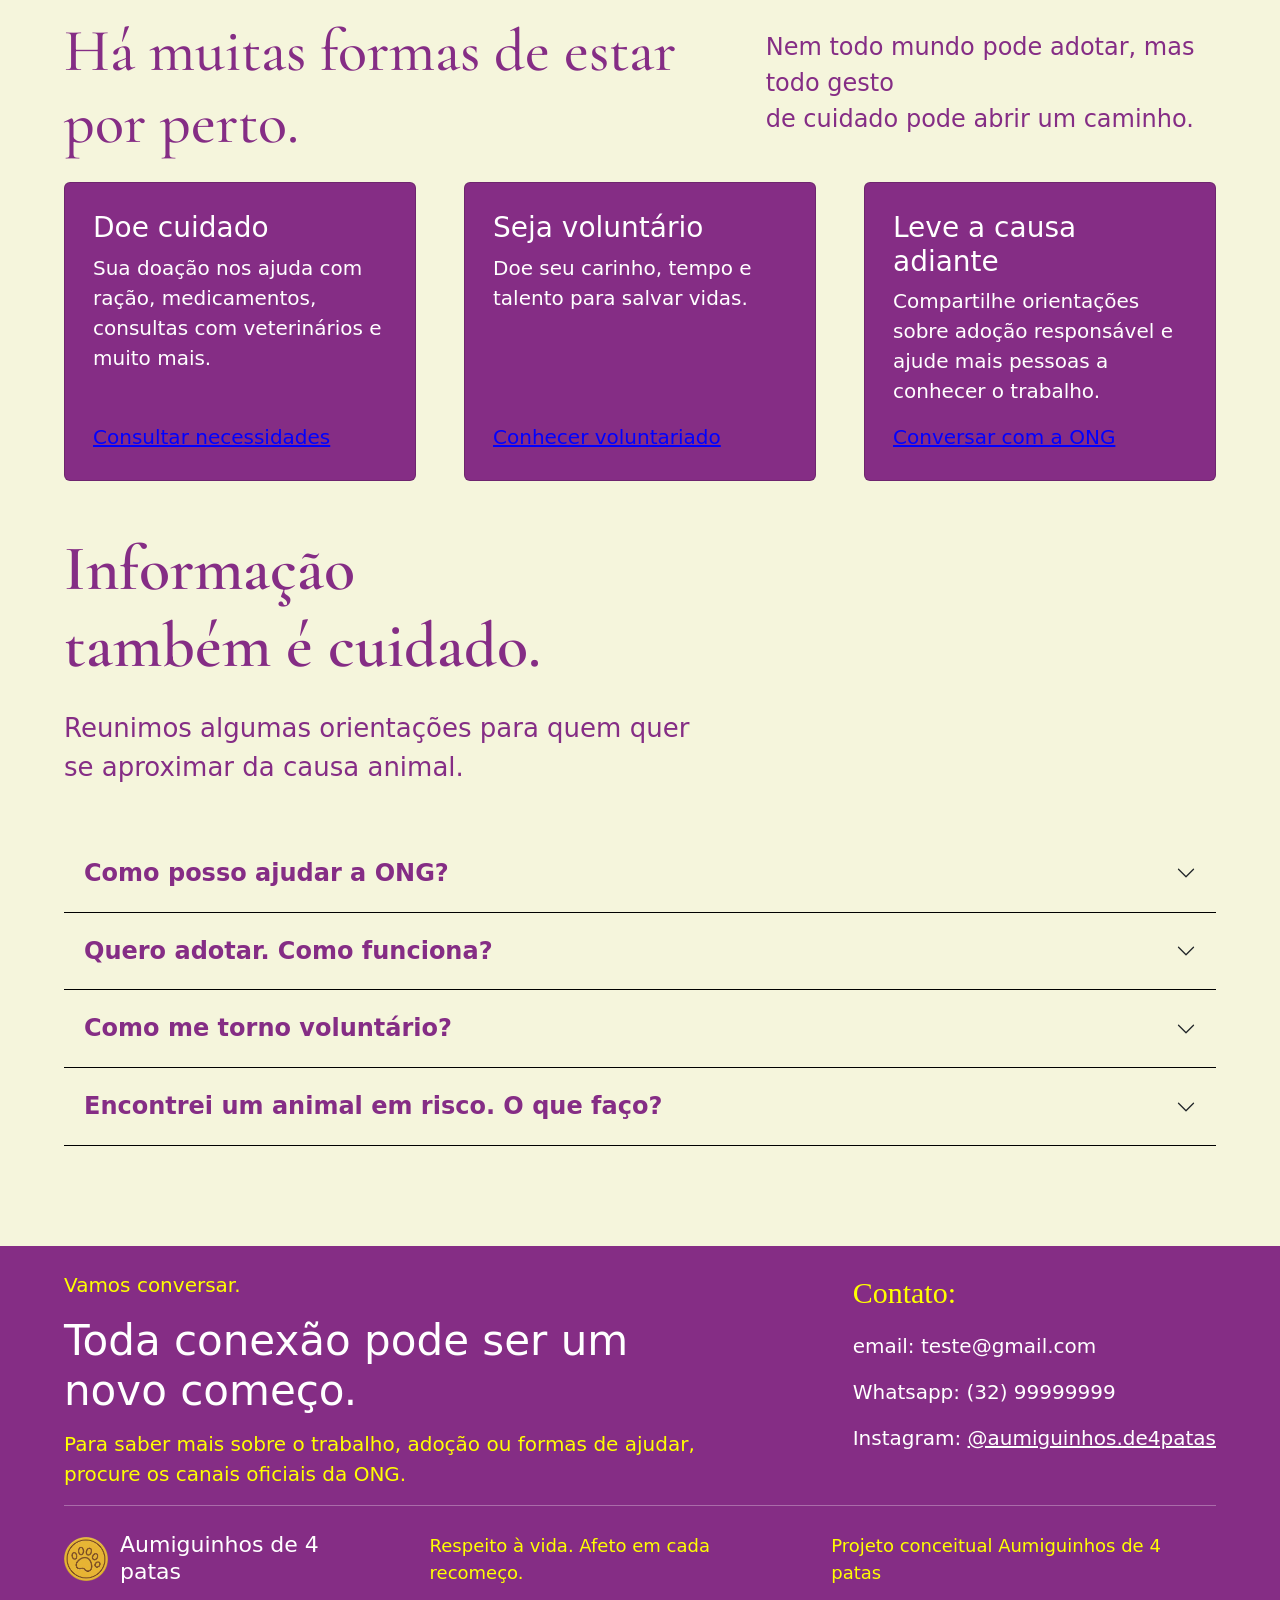
==== index.html @ 1b8274b5 "Adiciona a parte do Davi na landing page da ONG" ====
<!DOCTYPE html>
<html lang="en">
<head>
    <meta charset="UTF-8">
    <meta name="viewport" content="width=device-width, initial-scale=1.0">
    <link href="https://cdn.jsdelivr.net/npm/bootstrap@5.3.8/dist/css/bootstrap.min.css" rel="stylesheet" integrity="sha384-sRIl4kxILFvY47J16cr9ZwB07vP4J8+LH7qKQnuqkuIAvNWLzeN8tE5YBujZqJLB" crossorigin="anonymous">
    <link rel="stylesheet" href="style.css">
    <link href="https://fonts.googleapis.com/css2?family=Cormorant+Garamond:wght@400;500;600&display=swap" rel="stylesheet"><!--link para a fonte dos titulos-->
    <title>Aumiguinhos</title>
</head>
<body>
 
<section id="davi">
 
<!-- ========== CARDS ========== -->
<section class="cartoes">
 
<div class="cartoes_descricao">
<h1 class="cartoes_titulo"> Há muitas formas de estar por perto. </h1>
<p class="cartoes_subtitulo">Nem todo mundo pode adotar, mas todo gesto<br>de cuidado pode abrir um caminho.</p>
</div>
 
<div class="container">
 
<div class="row g-5">
 
<div class="col-4">
 
<div class="card h-100"><!--h-100 pra ficar na mesma altura-->
  <div class="card-body">
    <h5 class="card-title cartoes_card_titulo">Doe cuidado</h5>
    <p class="card-text">Sua doação nos ajuda com ração, medicamentos, consultas com veterinários e muito mais.</p>
    <a href="#" class="card-link">Consultar necessidades</a>
 
  </div>
</div>
</div> <!--col-4-->
 
<div class="col-4">
<div class="card h-100">
  <div class="card-body">
    <h5 class="card-title cartoes_card_titulo">Seja voluntário</h5>
    <p class="card-text">Doe seu carinho, tempo e talento para salvar vidas.</p>
    <a href="#" class="card-link">Conhecer voluntariado</a>
 
  </div>
</div>
</div> <!--col-4-->
 
<div class="col-4">
<div class="card h-100">
  <div class="card-body">
    <h5 class="card-title cartoes_card_titulo">Leve a causa adiante</h5>
    <p class="card-text">Compartilhe orientações sobre adoção responsável e ajude mais pessoas a conhecer o trabalho.</p>
 
    <a href="#" class="card-link">Conversar com a ONG</a>
  </div>
</div>
</div> <!--col-4-->
 
</div> <!--row-->
 
</div><!--container-->
</section>
 
<!-- ========== DÚVIDAS (SANFONA) ========== -->
<section class="duvidas"> <!--Parte sobre possíveis dúvidas-->
 
<h1 class="duvidas_titulo"> Informação<br> também é cuidado. </h1>
 
<p class="duvidas_subtitulo"> Reunimos algumas orientações para quem quer<br> se aproximar da causa animal. </p>
 
<section class="duvidas_sanfona"><!--sanfona de duvidas-->
 
  <!--Pergunta 1-->
 <div class="accordion accordion-flush" id="accordionFlushExample">
  <div class="accordion-item">
    <h2 class="accordion-header">
      <button class="accordion-button collapsed" type="button" data-bs-toggle="collapse" data-bs-target="#flush-collapseOne" aria-expanded="false" aria-controls="flush-collapseOne">
        Como posso ajudar a ONG?
      </button>
    </h2>
    <div id="flush-collapseOne" class="accordion-collapse collapse" data-bs-parent="#accordionFlushExample">
      <div class="accordion-body">Existem várias formas de ajudar! Você pode fazer doações, ser voluntário ou compartilhar nosso trabalho. Toda ajuda faz diferença na vida dos animais!</div>
    </div>
  </div>
   <!--Pergunta 2-->
  <div class="accordion-item">
    <h2 class="accordion-header">
      <button class="accordion-button collapsed" type="button" data-bs-toggle="collapse" data-bs-target="#flush-collapseTwo" aria-expanded="false" aria-controls="flush-collapseTwo">
      Quero adotar. Como funciona?
      </button>
    </h2>
    <div id="flush-collapseTwo" class="accordion-collapse collapse" data-bs-parent="#accordionFlushExample">
      <div class="accordion-body"> Que alegria saber que você quer dar um novo lar a um animal! Entre em contato com nossa equipe para conhecer o processo e encontrar um companheiro que combine com sua rotina.</div>
    </div>
  </div>
   <!--Pergunta 3-->
  <div class="accordion-item">
    <h2 class="accordion-header">
      <button class="accordion-button collapsed" type="button" data-bs-toggle="collapse" data-bs-target="#flush-collapseThree" aria-expanded="false" aria-controls="flush-collapseThree">
        Como me torno voluntário?
      </button>
    </h2>
    <div id="flush-collapseThree" class="accordion-collapse collapse" data-bs-parent="#accordionFlushExample">
      <div class="accordion-body">Que bom que você quer fazer parte dessa missão! Entre em contato pelo WhatsApp e conte um pouquinho sobre sua disponibilidade. Vamos encontrar juntos uma forma de você ajudar!
</div>
    </div>
    </div>
     <!--Pergunta 4-->
    <div class="accordion-item">
    <h2 class="accordion-header">
      <button class="accordion-button collapsed" type="button" data-bs-toggle="collapse" data-bs-target="#flush-collapseFour" aria-expanded="false" aria-controls="flush-collapseFour">
       Encontrei um animal em risco. O que faço?
      </button>
    </h2>
    <div id="flush-collapseFour" class="accordion-collapse collapse" data-bs-parent="#accordionFlushExample">
      <div class="accordion-body">  Primeiro, procure garantir a segurança do animal e a sua. Se possível, busque ajuda de um veterinário ou do serviço de proteção animal da sua cidade. Você também pode entrar em contato com a gente. Faremos o possível para orientar e ajudar!
      </div>
    </div>
  </div>
  </div>
 
</section>
</section>
 
<!-- ========== RODAPÉ ========== -->
<footer id="contato" class="rodape"> <!-- Rodapé (caixinha roxa) -->
 
    <div class="rodape_texto"> <!-- Parte esquerda do rodapé -->
        <p class="rodape_acima_titulo"> Vamos conversar.</p>
        <h1 class="rodape_titulo">Toda conexão pode ser um<br> novo começo.</h1>
        <p class="rodape_subtitulo">Para saber mais sobre o trabalho, adoção ou formas de ajudar,<br>procure os canais oficiais da ONG.</p>
    </div>
 
    <div class="rodape_canais"> <!-- Parte direita do rodapé -->
        <p class="rodape_contato_titulo">Contato: </p>
        <p> email: teste@gmail.com </p>
        <p> Whatsapp: (32) 99999999</p>
        <p> Instagram: <a href = https://www.instagram.com/aumiguinhos.de4patas/ target="_blank" rel="noopener noreferrer">@aumiguinhos.de4patas</a></p>
    </div>
 
    <div class="rodape_base"> <!-- Parte de baixo do rodapé -->
        <img class="rodape_logo" src="moeda_sem_fundo_recortada.png" alt="Logo Aumiguinhos de 4 patas">
        <h2 class="rodape_nome_ong">Aumiguinhos de 4 patas</h2>
        <p class="rodape_frase">Respeito à vida. Afeto em cada recomeço.</p>
        <p class="rodape_frase">Projeto conceitual  Aumiguinhos de 4 patas</p>
    </div>
 
</footer>
 
</section>
 
<script src="https://cdn.jsdelivr.net/npm/bootstrap@5.3.8/dist/js/bootstrap.bundle.min.js" integrity="sha384-FKyoEForCGlyvwx9Hj09JcYn3nv7wiPVlz7YYwJrWVcXK/BmnVDxM+D2scQbITxI" crossorigin="anonymous"></script>
</body>
</html>
---- style.css ----
/* ========== (Davi) ========== */
#davi{
    background-color: beige;
}
 
 
/* ========== CARDS ========== */
.cartoes{
    background-color: beige;
}
 
.cartoes .container{
    max-width: none;
    padding-left: 5%;
    padding-right: 5%;
}
 
.cartoes .card{
    background-color: rgb(133, 45, 133);
}
 
.cartoes_titulo{
    font-family: 'Cormorant Garamond', serif;
    color: rgb(133, 45, 133);
    font-size: 60px;
}
 
.cartoes_subtitulo{
    color: rgb(133, 45, 133);
    font-size: 24px;
}
 
.cartoes_descricao{
    display: flex;
    align-items: center;
    justify-content: space-between;
    gap: 15px;
    padding: 15px 5%;
}
 
.cartoes_card_titulo{
    color: white;
    font-size: 28px;
}
 
.cartoes .card-text{
    color: white;
    font-size: 20px;
}
 
.cartoes .card-body{
    display: flex;
    flex-direction: column;
    padding: 28px;
}
 
.cartoes .card-link{
    margin-top: auto;
    color: blue;
    font-size: 20px;
}
 
 
/* ========== DÚVIDAS (SANFONA) ========== */
.duvidas{
    background-color: beige;
    padding-left: 5%;
    padding-right: 5%;
    margin-top: 50px;
}
 
.duvidas_titulo{
    color: rgb(133, 45, 133);
    font-family: 'Cormorant Garamond', serif;
    font-weight: 600;
    font-size: 64px;
    margin-bottom: 24px;
}
 
.duvidas_subtitulo{
    color: rgb(133, 45, 133);
    font-size: 26px;
    font-weight: 500;
    margin-bottom: 48px;
}
 
/* Botão da pergunta fechado */
.accordion-button.collapsed {
    background-color: beige;
    color: rgb(133, 45, 133);
    font-weight: bold;
}
 
/* Botão da pergunta aberto */
.accordion-button:not(.collapsed) {
    background-color: beige;
    color: rgb(133, 45, 133);
    font-weight: bold;
}
 
/* resposta */
.accordion-body {
    background-color: beige;
    color: rgb(133, 45, 133);
    font-size: 22px;
}
 
/* linha separatória das perguntas */
.accordion-item {
    border-color: black;
}
 
/* tamanho da pergunta */
.duvidas_sanfona .accordion-button {
    font-size: 24px;
    padding: 1.5rem 1.25rem;
}
 
/* colocar um risco no ultimo retangulo da sanfona */
.duvidas_sanfona .accordion-flush > .accordion-item:last-child {
    border-bottom: 1px solid #000;
}
 
 
/* ========== RODAPÉ ========== */
 
/* rodapé (caixa roxa) */
.rodape{
    background-color:rgb(133, 45, 133);
    margin-top: 100px;
    padding: 24px max(5%, calc((100% - 1200px) / 2));
 
    display: flex;
    flex-wrap: wrap;
    justify-content: space-between;
    column-gap: 40px;
}
 
/* parte esquerda do rodapé */
.rodape_acima_titulo{
    color: yellow;
    font-size: 20px;
}
 
.rodape_titulo{
    color: white;
    font-size: 42px;
    margin-top: 0px;
    margin-bottom: 12px;
}
 
.rodape_subtitulo{
    color: yellow;
    font-size: 20px;
}
 
/* parte direita do rodapé */
.rodape_contato_titulo{
    color: yellow;
    font-family: 'Lucida Sans', 'Lucida Sans Regular', 'Lucida Grande';
    font-size: 30px;
}
 
.rodape_canais{
    color: white;
    font-size: 20px;
}
 
/* link do instagram */
.rodape_canais a{
    color: white;
}
 
.rodape_canais a:visited{
    color: yellow;
}
 
.rodape_canais a:hover{
    color: yellow;
}
 
/* parte de baixo do rodapé */
.rodape_base{
    width: 100%;
    display: flex;
    align-items: center;
    gap: 12px;
    padding-top: 16px;
    border-top: 1px solid rgba(255, 255, 255, 0.3);
}
 
.rodape_logo{
    width: 44px;
    height: 44px;
}
 
.rodape_nome_ong{
    margin: 0 28px 0 0;
    font-size: 22px;
    color: white;
}
 
.rodape_frase{
    margin: 0;
    font-size: 18px;
    font-weight: 500;
    color: yellow;
    padding: 10px;
}
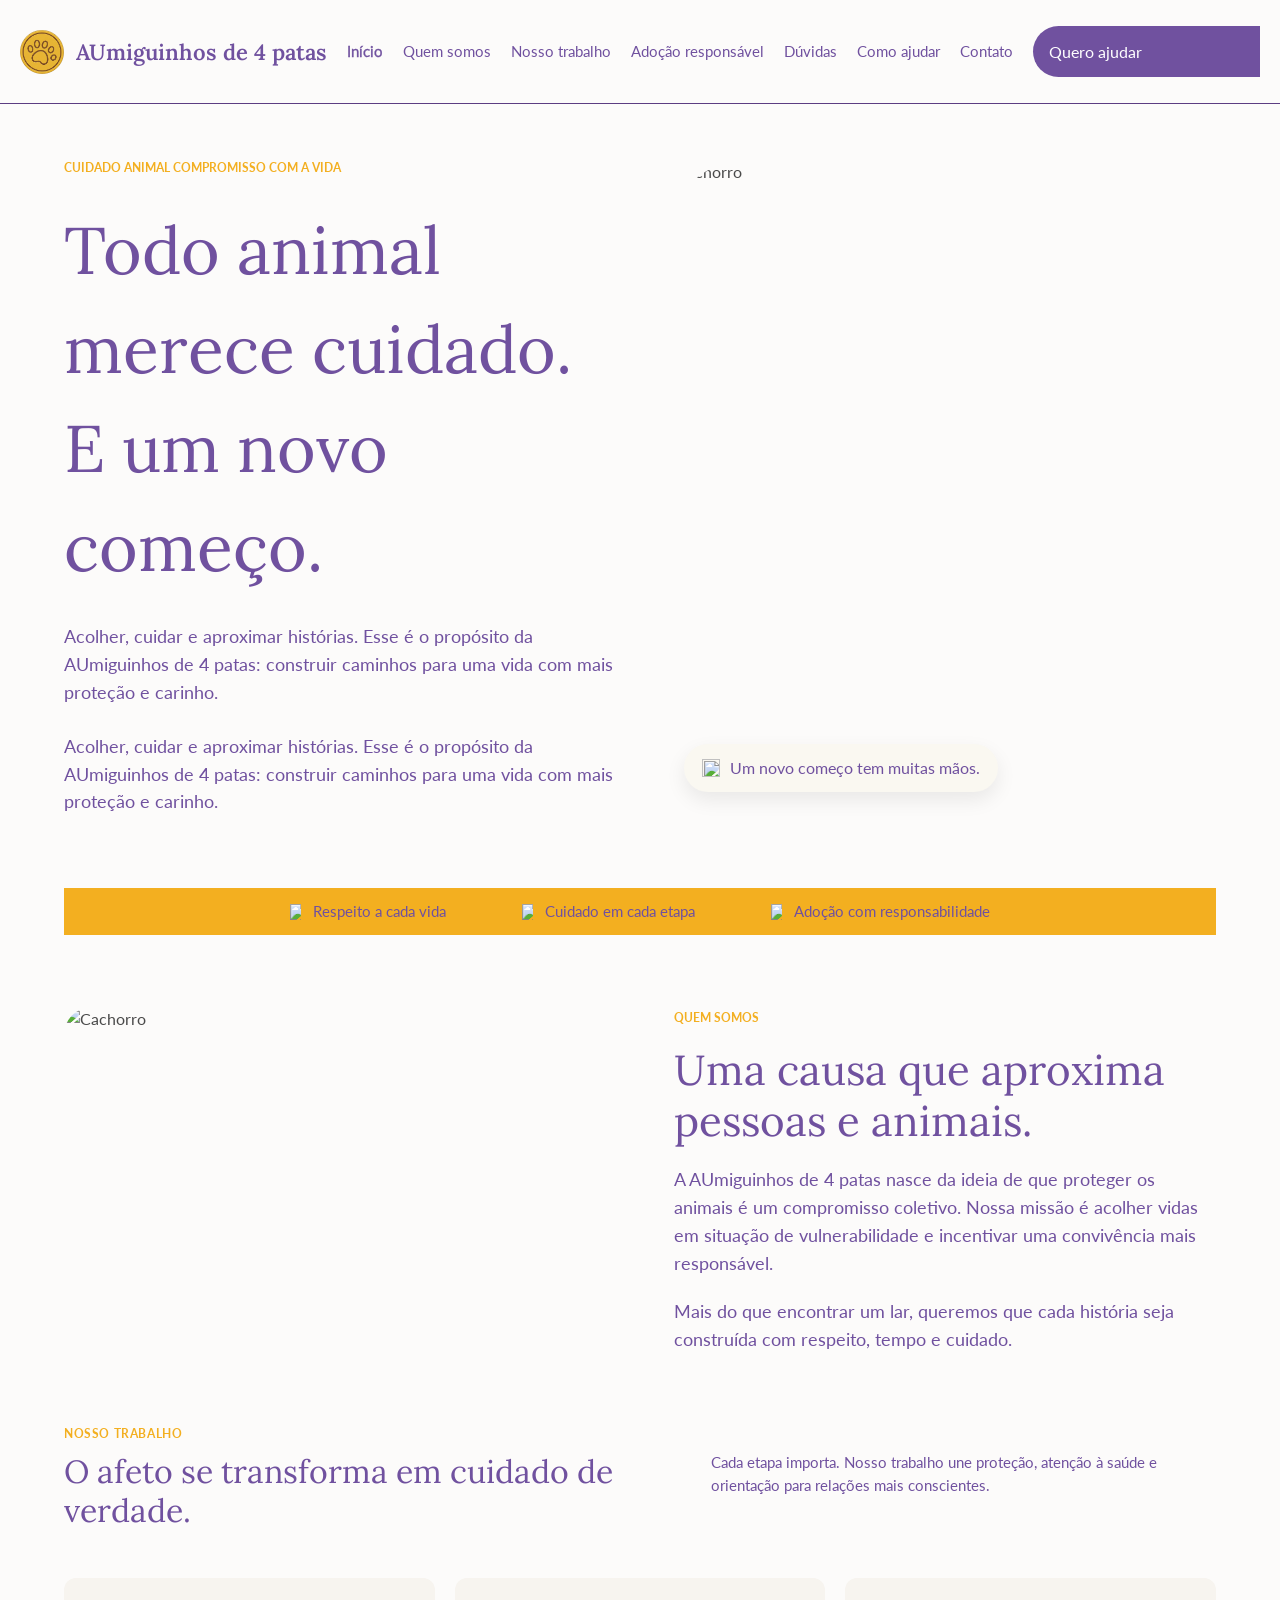
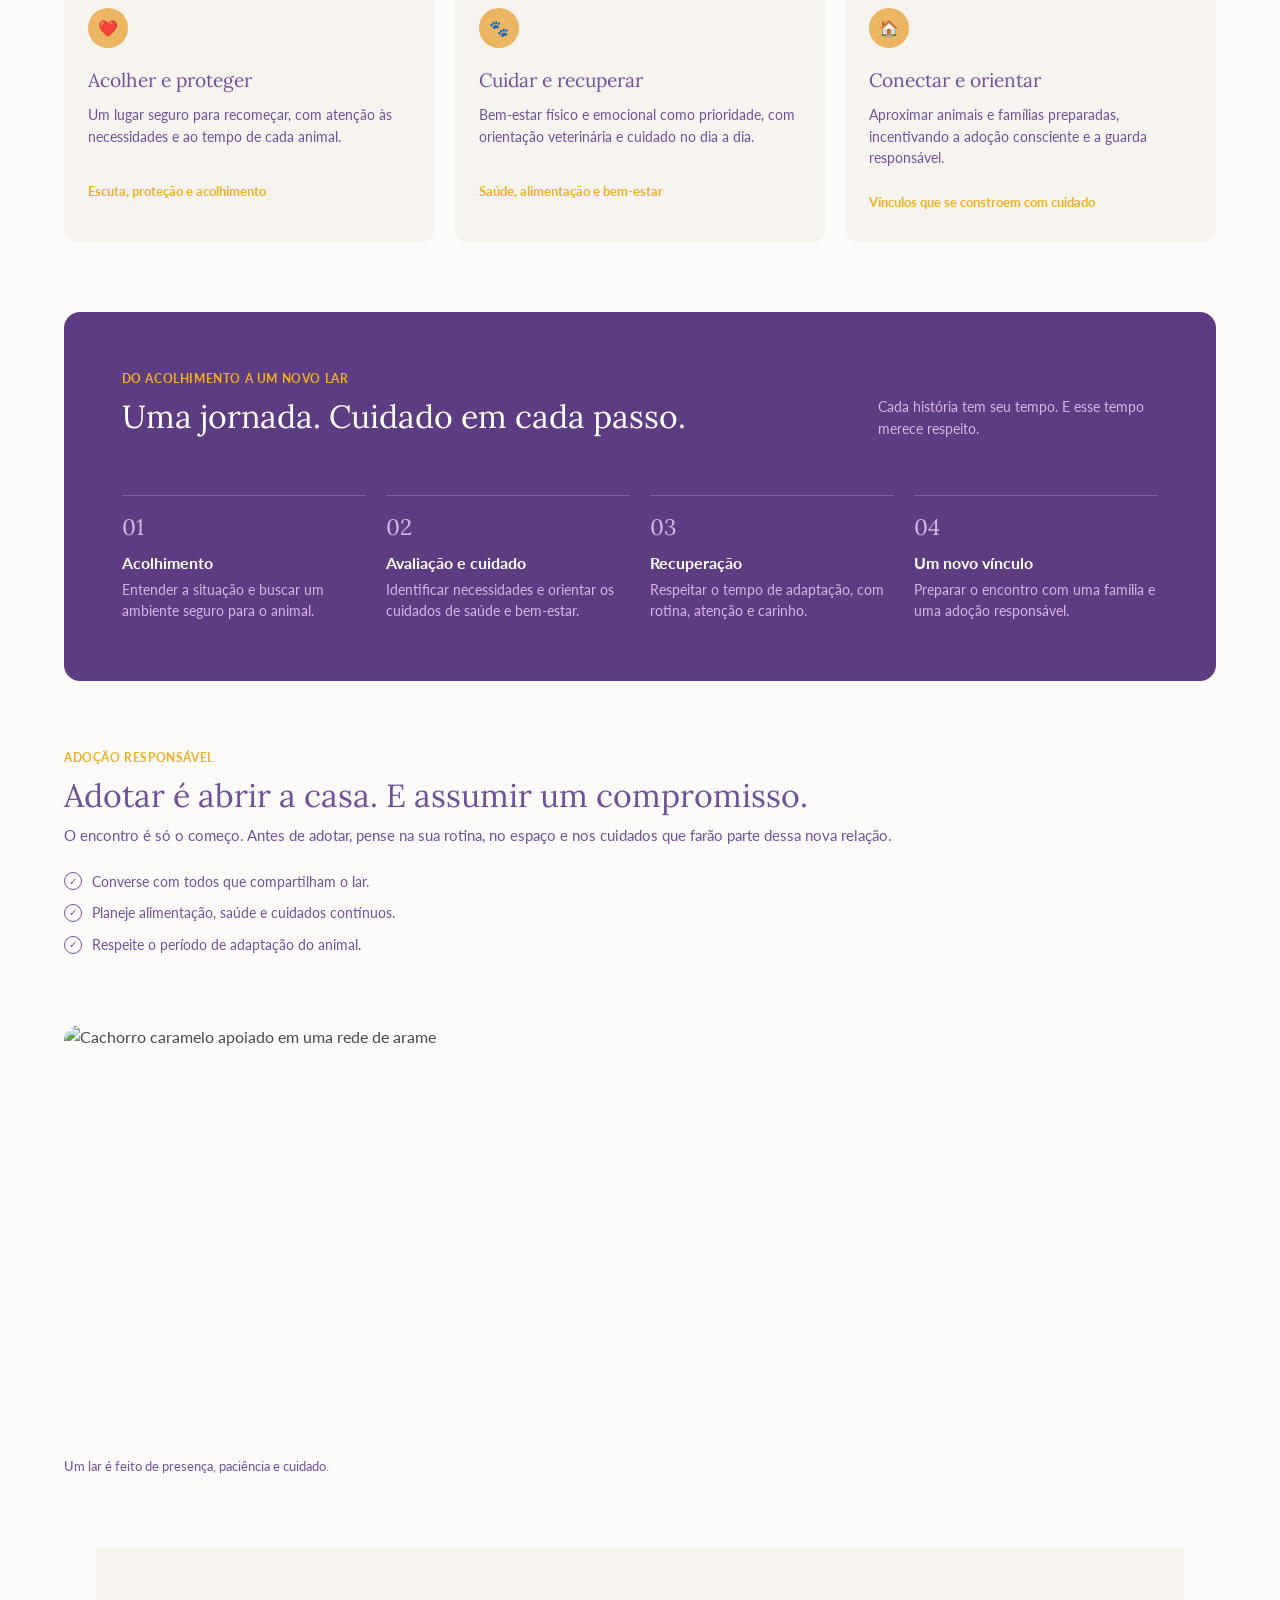
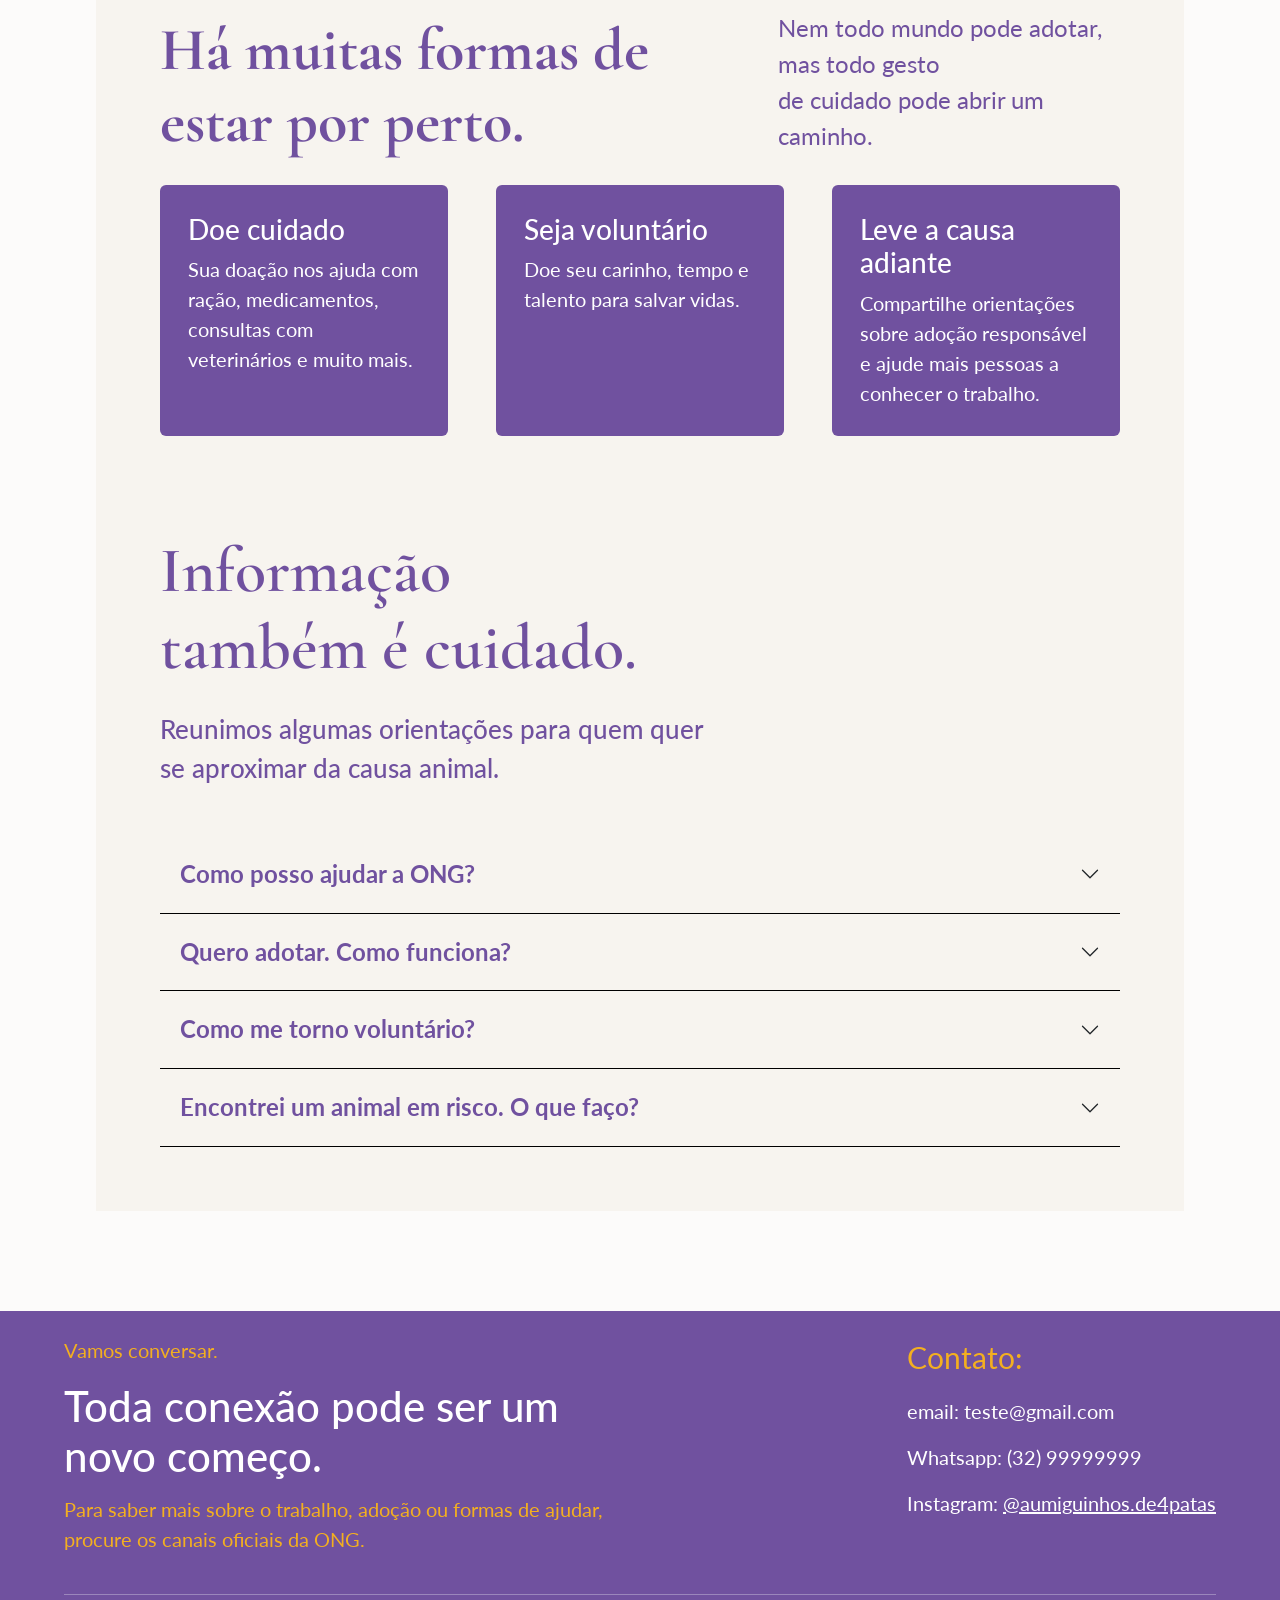
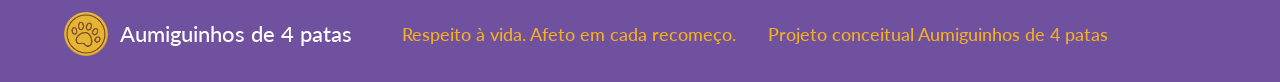
==== commit 8b5b1e74: "Add files via upload" ====
--- a/index.html
+++ b/index.html
@@ -1,157 +1,368 @@
-
-<!DOCTYPE html>
-<html lang="en">
-<head>
-    <meta charset="UTF-8">
-    <meta name="viewport" content="width=device-width, initial-scale=1.0">
-    <link href="https://cdn.jsdelivr.net/npm/bootstrap@5.3.8/dist/css/bootstrap.min.css" rel="stylesheet" integrity="sha384-sRIl4kxILFvY47J16cr9ZwB07vP4J8+LH7qKQnuqkuIAvNWLzeN8tE5YBujZqJLB" crossorigin="anonymous">
-    <link rel="stylesheet" href="style.css">
-    <link href="https://fonts.googleapis.com/css2?family=Cormorant+Garamond:wght@400;500;600&display=swap" rel="stylesheet"><!--link para a fonte dos titulos-->
-    <title>Aumiguinhos</title>
-</head>
-<body>
- 
-<section id="davi">
- 
-<!-- ========== CARDS ========== -->
-<section class="cartoes">
- 
-<div class="cartoes_descricao">
-<h1 class="cartoes_titulo"> Há muitas formas de estar por perto. </h1>
-<p class="cartoes_subtitulo">Nem todo mundo pode adotar, mas todo gesto<br>de cuidado pode abrir um caminho.</p>
-</div>
- 
-<div class="container">
- 
-<div class="row g-5">
- 
-<div class="col-4">
- 
-<div class="card h-100"><!--h-100 pra ficar na mesma altura-->
-  <div class="card-body">
-    <h5 class="card-title cartoes_card_titulo">Doe cuidado</h5>
-    <p class="card-text">Sua doação nos ajuda com ração, medicamentos, consultas com veterinários e muito mais.</p>
-    <a href="#" class="card-link">Consultar necessidades</a>
- 
-  </div>
-</div>
-</div> <!--col-4-->
- 
-<div class="col-4">
-<div class="card h-100">
-  <div class="card-body">
-    <h5 class="card-title cartoes_card_titulo">Seja voluntário</h5>
-    <p class="card-text">Doe seu carinho, tempo e talento para salvar vidas.</p>
-    <a href="#" class="card-link">Conhecer voluntariado</a>
- 
-  </div>
-</div>
-</div> <!--col-4-->
- 
-<div class="col-4">
-<div class="card h-100">
-  <div class="card-body">
-    <h5 class="card-title cartoes_card_titulo">Leve a causa adiante</h5>
-    <p class="card-text">Compartilhe orientações sobre adoção responsável e ajude mais pessoas a conhecer o trabalho.</p>
- 
-    <a href="#" class="card-link">Conversar com a ONG</a>
-  </div>
-</div>
-</div> <!--col-4-->
- 
-</div> <!--row-->
- 
-</div><!--container-->
-</section>
- 
-<!-- ========== DÚVIDAS (SANFONA) ========== -->
-<section class="duvidas"> <!--Parte sobre possíveis dúvidas-->
- 
-<h1 class="duvidas_titulo"> Informação<br> também é cuidado. </h1>
- 
-<p class="duvidas_subtitulo"> Reunimos algumas orientações para quem quer<br> se aproximar da causa animal. </p>
- 
-<section class="duvidas_sanfona"><!--sanfona de duvidas-->
- 
-  <!--Pergunta 1-->
- <div class="accordion accordion-flush" id="accordionFlushExample">
-  <div class="accordion-item">
-    <h2 class="accordion-header">
-      <button class="accordion-button collapsed" type="button" data-bs-toggle="collapse" data-bs-target="#flush-collapseOne" aria-expanded="false" aria-controls="flush-collapseOne">
-        Como posso ajudar a ONG?
-      </button>
-    </h2>
-    <div id="flush-collapseOne" class="accordion-collapse collapse" data-bs-parent="#accordionFlushExample">
-      <div class="accordion-body">Existem várias formas de ajudar! Você pode fazer doações, ser voluntário ou compartilhar nosso trabalho. Toda ajuda faz diferença na vida dos animais!</div>
-    </div>
-  </div>
-   <!--Pergunta 2-->
-  <div class="accordion-item">
-    <h2 class="accordion-header">
-      <button class="accordion-button collapsed" type="button" data-bs-toggle="collapse" data-bs-target="#flush-collapseTwo" aria-expanded="false" aria-controls="flush-collapseTwo">
-      Quero adotar. Como funciona?
-      </button>
-    </h2>
-    <div id="flush-collapseTwo" class="accordion-collapse collapse" data-bs-parent="#accordionFlushExample">
-      <div class="accordion-body"> Que alegria saber que você quer dar um novo lar a um animal! Entre em contato com nossa equipe para conhecer o processo e encontrar um companheiro que combine com sua rotina.</div>
-    </div>
-  </div>
-   <!--Pergunta 3-->
-  <div class="accordion-item">
-    <h2 class="accordion-header">
-      <button class="accordion-button collapsed" type="button" data-bs-toggle="collapse" data-bs-target="#flush-collapseThree" aria-expanded="false" aria-controls="flush-collapseThree">
-        Como me torno voluntário?
-      </button>
-    </h2>
-    <div id="flush-collapseThree" class="accordion-collapse collapse" data-bs-parent="#accordionFlushExample">
-      <div class="accordion-body">Que bom que você quer fazer parte dessa missão! Entre em contato pelo WhatsApp e conte um pouquinho sobre sua disponibilidade. Vamos encontrar juntos uma forma de você ajudar!
-</div>
-    </div>
-    </div>
-     <!--Pergunta 4-->
-    <div class="accordion-item">
-    <h2 class="accordion-header">
-      <button class="accordion-button collapsed" type="button" data-bs-toggle="collapse" data-bs-target="#flush-collapseFour" aria-expanded="false" aria-controls="flush-collapseFour">
-       Encontrei um animal em risco. O que faço?
-      </button>
-    </h2>
-    <div id="flush-collapseFour" class="accordion-collapse collapse" data-bs-parent="#accordionFlushExample">
-      <div class="accordion-body">  Primeiro, procure garantir a segurança do animal e a sua. Se possível, busque ajuda de um veterinário ou do serviço de proteção animal da sua cidade. Você também pode entrar em contato com a gente. Faremos o possível para orientar e ajudar!
-      </div>
-    </div>
-  </div>
-  </div>
- 
-</section>
-</section>
- 
-<!-- ========== RODAPÉ ========== -->
-<footer id="contato" class="rodape"> <!-- Rodapé (caixinha roxa) -->
- 
-    <div class="rodape_texto"> <!-- Parte esquerda do rodapé -->
-        <p class="rodape_acima_titulo"> Vamos conversar.</p>
-        <h1 class="rodape_titulo">Toda conexão pode ser um<br> novo começo.</h1>
-        <p class="rodape_subtitulo">Para saber mais sobre o trabalho, adoção ou formas de ajudar,<br>procure os canais oficiais da ONG.</p>
-    </div>
- 
-    <div class="rodape_canais"> <!-- Parte direita do rodapé -->
-        <p class="rodape_contato_titulo">Contato: </p>
-        <p> email: teste@gmail.com </p>
-        <p> Whatsapp: (32) 99999999</p>
-        <p> Instagram: <a href = https://www.instagram.com/aumiguinhos.de4patas/ target="_blank" rel="noopener noreferrer">@aumiguinhos.de4patas</a></p>
-    </div>
- 
-    <div class="rodape_base"> <!-- Parte de baixo do rodapé -->
-        <img class="rodape_logo" src="moeda_sem_fundo_recortada.png" alt="Logo Aumiguinhos de 4 patas">
-        <h2 class="rodape_nome_ong">Aumiguinhos de 4 patas</h2>
-        <p class="rodape_frase">Respeito à vida. Afeto em cada recomeço.</p>
-        <p class="rodape_frase">Projeto conceitual  Aumiguinhos de 4 patas</p>
-    </div>
- 
-</footer>
- 
-</section>
- 
-<script src="https://cdn.jsdelivr.net/npm/bootstrap@5.3.8/dist/js/bootstrap.bundle.min.js" integrity="sha384-FKyoEForCGlyvwx9Hj09JcYn3nv7wiPVlz7YYwJrWVcXK/BmnVDxM+D2scQbITxI" crossorigin="anonymous"></script>
-</body>
+<!DOCTYPE html>
+<html lang="pt-BR">
+
+<head>
+  <meta charset="UTF-8">
+  <meta name="viewport" content="width=device-width, initial-scale=1.0">
+  <title>Aumiguinhos de 4 patas</title>
+  <link crossorigin="anonymous" href="https://cdn.jsdelivr.net/npm/bootstrap@5.3.8/dist/css/bootstrap.min.css" integrity="sha384-sRIl4kxILFvY47J16cr9ZwB07vP4J8+LH7qKQnuqkuIAvNWLzeN8tE5YBujZqJLB" rel="stylesheet"/>
+  <link rel="stylesheet" href="style.css">
+  <link href="https://fonts.googleapis.com/icon?family=Material+Icons" rel="stylesheet">
+</head>
+
+<body>
+  <!-- Navbar -->
+  <div class="navbar-container">
+    <div class="navbar-logo-container">
+      <img class="rodape_logo" src="moeda_sem_fundo_recortada.png" alt="Logo Aumiguinhos de 4 patas">
+      <p class="navbar-logo-text">AUmiguinhos de 4 patas</p>
+    </div>
+    <nav class="navbar">
+      <div class="navbar-options-container">
+        <a class="link active-link" href="#inicio">Início</a>
+        <a class="link" href="#quem-somos">Quem somos</a>
+        <a class="link" href="#nosso-trabalho">Nosso trabalho</a>
+        <a class="link" href="#adocao-responsavel">Adoção responsável</a>
+        <a class="link" href="#duvidas">Dúvidas</a>
+        <a class="link" href="#como-ajudar">Como ajudar</a>
+        <a class="link" href="#contato">Contato</a>
+        <a class="help-button" href="#como-ajudar">
+          Quero ajudar
+          <span class="material-icons md-18">arrow_outward</span>
+        </a>
+      </div>
+    </nav>
+  </div>
+
+  <!-- Container principal da página -->
+  <div class="page-content">
+
+    <!-- Início -->
+    <div id="inicio" class="content-container inicio-container">
+      <div class="inicio-container-text-wrapper">
+        <p class="content-container-title">CUIDADO ANIMAL COMPROMISSO COM A VIDA</p>
+        <p class="content-container-main-text">Todo animal merece cuidado. E um novo começo.</p>
+        <p class="content-container-supporting-text">
+          Acolher, cuidar e aproximar histórias. Esse é o propósito da AUmiguinhos de 4 patas: construir caminhos para uma vida com mais proteção e carinho.
+        </p>
+        <p class="content-container-supporting-text">
+          Acolher, cuidar e aproximar histórias. Esse é o propósito da AUmiguinhos de 4 patas: construir caminhos para uma vida com mais proteção e carinho.
+        </p>
+      </div>
+      <div class="inicio-container-image-wrapper">
+        <img src="cachorro.jpg" alt="Cachorro">
+        <div class="image-badge-wrapper">
+          <img class="image-badge-image" src="heart-handshake.png" alt="">
+          <p>Um novo começo tem muitas mãos.</p>
+        </div>
+      </div>
+    </div>
+
+    <div class="steps-container">
+      <div class="step-wrapper">
+        <img class="step-image" src="flower.png">
+        <p>Respeito a cada vida</p>
+      </div>
+      <div class="step-wrapper">
+        <img class="step-image" src="flower.png">
+        <p>Cuidado em cada etapa</p>
+      </div>
+      <div class="step-wrapper">
+        <img class="step-image" src="flower.png">
+        <p>Adoção com responsabilidade</p>
+      </div>
+    </div>
+
+    <div id="quem-somos" class="quem-somos-container">
+
+    <div class="quem-somos-image-wrapper">
+        <img src="cachorro.jpg" alt="Cachorro">
+    </div>
+
+    <div class="quem-somos-container-text-wrapper">
+        <p class="title">QUEM SOMOS</p>
+
+        <p class="main-text">
+            Uma causa que aproxima pessoas e animais.
+        </p>
+
+        <p class="supporting-text">
+            A AUmiguinhos de 4 patas nasce da ideia de que proteger
+            os animais é um compromisso coletivo. Nossa missão é
+            acolher vidas em situação de vulnerabilidade e incentivar
+            uma convivência mais responsável.
+        </p>
+
+        <p class="supporting-text">
+            Mais do que encontrar um lar, queremos que cada história
+            seja construída com respeito, tempo e cuidado.
+        </p>
+    </div>
+
+</div>
+
+    <!-- Nosso Trabalho -->
+    <div id="nosso-trabalho" class="bloco-secao container">
+      <div class="container-topo">
+        <div class="caixa-texto">
+          <h2>NOSSO TRABALHO</h2>
+          <h3>O afeto se transforma em cuidado de verdade.</h3>
+        </div>
+        <div class="caixa-descricao">
+          <p>
+            Cada etapa importa. Nosso trabalho une proteção, atenção à saúde
+            e orientação para relações mais conscientes.
+          </p>
+        </div>
+      </div>
+
+      <div class="container-cards">
+        <div class="card">
+          <div class="icone">❤️</div>
+          <h3>Acolher e proteger</h3>
+          <p>
+            Um lugar seguro para recomeçar, com atenção às necessidades
+            e ao tempo de cada animal.
+          </p>
+          <p class="rodape-card">Escuta, proteção e acolhimento</p>
+        </div>
+
+        <div class="card">
+          <div class="icone">🐾</div>
+          <h3>Cuidar e recuperar</h3>
+          <p>
+            Bem-estar físico e emocional como prioridade, com orientação
+            veterinária e cuidado no dia a dia.
+          </p>
+          <p class="rodape-card">Saúde, alimentação e bem-estar</p>
+        </div>
+
+        <div class="card">
+          <div class="icone">🏠</div>
+          <h3>Conectar e orientar</h3>
+          <p>
+            Aproximar animais e famílias preparadas, incentivando
+            a adoção consciente e a guarda responsável.
+          </p>
+          <p class="rodape-card">
+            Vínculos que se constroem com cuidado
+          </p>
+        </div>
+      </div>
+    </div>
+
+    <!-- Etapas da Jornada -->
+    <div id="jornada" class="container">
+      <div class="bloco-roxo">
+        <div class="container-topo">
+          <div>
+            <h2>DO ACOLHIMENTO A UM NOVO LAR</h2>
+            <h3>Uma jornada. Cuidado em cada passo.</h3>
+          </div>
+          <p class="texto-lateral">
+            Cada história tem seu tempo. E esse tempo merece respeito.
+          </p>
+        </div>
+
+        <div class="container-passos">
+          <div class="passo">
+            <p class="numero">01</p>
+            <h3>Acolhimento</h3>
+            <p>
+              Entender a situação e buscar um ambiente seguro para o animal.
+            </p>
+          </div>
+
+          <div class="passo">
+            <p class="numero">02</p>
+            <h3>Avaliação e cuidado</h3>
+            <p>
+              Identificar necessidades e orientar os cuidados de saúde
+              e bem-estar.
+            </p>
+          </div>
+
+          <div class="passo">
+            <p class="numero">03</p>
+            <h3>Recuperação</h3>
+            <p>
+              Respeitar o tempo de adaptação, com rotina, atenção e carinho.
+            </p>
+          </div>
+
+          <div class="passo">
+            <p class="numero">04</p>
+            <h3>Um novo vínculo</h3>
+            <p>
+              Preparar o encontro com uma família e uma adoção responsável.
+            </p>
+          </div>
+        </div>
+      </div>
+    </div>
+
+    <!-- Adoção Responsável -->
+    <div id="adocao-responsavel" class="bloco-secao container">
+      <h2>ADOÇÃO RESPONSÁVEL</h2>
+      <h3>Adotar é abrir a casa. E assumir um compromisso.</h3>
+      <p class="texto-geral">
+        O encontro é só o começo. Antes de adotar, pense na sua rotina,
+        no espaço e nos cuidados que farão parte dessa nova relação.
+      </p>
+
+      <ul class="lista">
+        <li>Converse com todos que compartilham o lar.</li>
+        <li>Planeje alimentação, saúde e cuidados contínuos.</li>
+        <li>Respeite o período de adaptação do animal.</li>
+      </ul>
+
+      <!-- <a href="#" class="botao">Quero saber sobre adoção ↗</a> -->
+    </div>
+
+    <!-- Imagem -->
+    <div class="bloco-secao container">
+      <div class="container-imagem">
+        <img src="cachorro.jpg" alt="Cachorro caramelo apoiado em uma rede de arame">
+      </div>
+      <p class="legenda">
+        Um lar é feito de presença, paciência e cuidado.
+      </p>
+    </div>
+
+  </div>
+  <!-- Fim do container principal -->
+
+  <!-- Conteúdo incorporado do index.html: Como ajudar, Dúvidas e Contato -->
+<!-- ========== CARDS ========== -->
+<section class="cartoes" id="como-ajudar">
+<div class="cartoes_descricao">
+<h1 class="cartoes_titulo"> Há muitas formas de estar por perto. </h1>
+<p class="cartoes_subtitulo">Nem todo mundo pode adotar, mas todo gesto<br/>de cuidado pode abrir um caminho.</p>
+</div>
+<div class="container">
+<div class="row g-5">
+<div class="col-12 col-lg-4">
+<div class="card h-100"><!--h-100 pra ficar na mesma altura-->
+<div class="card-body">
+<h5 class="card-title cartoes_card_titulo">Doe cuidado</h5>
+<p class="card-text">Sua doação nos ajuda com ração, medicamentos, consultas com veterinários e muito mais.</p>
+<!-- <a class="card-link" href="#">Consultar necessidades</a> -->
+</div>
+</div>
+</div> <!--col-4-->
+<div class="col-12 col-lg-4">
+<div class="card h-100">
+<div class="card-body">
+<h5 class="card-title cartoes_card_titulo">Seja voluntário</h5>
+<p class="card-text">Doe seu carinho, tempo e talento para salvar vidas.</p>
+<!-- <a class="card-link" href="#">Conhecer voluntariado</a> -->
+</div>
+</div>
+</div> <!--col-4-->
+<div class="col-12 col-lg-4">
+<div class="card h-100">
+<div class="card-body">
+<h5 class="card-title cartoes_card_titulo">Leve a causa adiante</h5>
+<p class="card-text">Compartilhe orientações sobre adoção responsável e ajude mais pessoas a conhecer o trabalho.</p>
+<!-- <a class="card-link" href="#">Conversar com a ONG</a> -->
+</div>
+</div>
+</div> <!--col-4-->
+</div> <!--row-->
+</div><!--container-->
+</section>
+<!-- ========== DÚVIDAS (SANFONA) ========== -->
+<section class="duvidas" id="duvidas"> <!--Parte sobre possíveis dúvidas-->
+<h1 class="duvidas_titulo"> Informação<br/> também é cuidado. </h1>
+<p class="duvidas_subtitulo"> Reunimos algumas orientações para quem quer<br/> se aproximar da causa animal. </p>
+<section class="duvidas_sanfona"><!--sanfona de duvidas-->
+<!--Pergunta 1-->
+<div class="accordion accordion-flush" id="accordionFlushExample">
+<div class="accordion-item">
+<h2 class="accordion-header">
+<button aria-controls="flush-collapseOne" aria-expanded="false" class="accordion-button collapsed" data-bs-target="#flush-collapseOne" data-bs-toggle="collapse" type="button">
+        Como posso ajudar a ONG?
+      </button>
+</h2>
+<div class="accordion-collapse collapse" data-bs-parent="#accordionFlushExample" id="flush-collapseOne">
+<div class="accordion-body">Existem várias formas de ajudar! Você pode fazer doações, ser voluntário ou compartilhar nosso trabalho. Toda ajuda faz diferença na vida dos animais!</div>
+</div>
+</div>
+<!--Pergunta 2-->
+<div class="accordion-item">
+<h2 class="accordion-header">
+<button aria-controls="flush-collapseTwo" aria-expanded="false" class="accordion-button collapsed" data-bs-target="#flush-collapseTwo" data-bs-toggle="collapse" type="button">
+      Quero adotar. Como funciona?
+      </button>
+</h2>
+<div class="accordion-collapse collapse" data-bs-parent="#accordionFlushExample" id="flush-collapseTwo">
+<div class="accordion-body"> Que alegria saber que você quer dar um novo lar a um animal! Entre em contato com nossa equipe para conhecer o processo e encontrar um companheiro que combine com sua rotina.</div>
+</div>
+</div>
+<!--Pergunta 3-->
+<div class="accordion-item">
+<h2 class="accordion-header">
+<button aria-controls="flush-collapseThree" aria-expanded="false" class="accordion-button collapsed" data-bs-target="#flush-collapseThree" data-bs-toggle="collapse" type="button">
+        Como me torno voluntário?
+      </button>
+</h2>
+<div class="accordion-collapse collapse" data-bs-parent="#accordionFlushExample" id="flush-collapseThree">
+<div class="accordion-body">Que bom que você quer fazer parte dessa missão! Entre em contato pelo WhatsApp e conte um pouquinho sobre sua disponibilidade. Vamos encontrar juntos uma forma de você ajudar!
+</div>
+</div>
+</div>
+<!--Pergunta 4-->
+<div class="accordion-item">
+<h2 class="accordion-header">
+<button aria-controls="flush-collapseFour" aria-expanded="false" class="accordion-button collapsed" data-bs-target="#flush-collapseFour" data-bs-toggle="collapse" type="button">
+       Encontrei um animal em risco. O que faço?
+      </button>
+</h2>
+<div class="accordion-collapse collapse" data-bs-parent="#accordionFlushExample" id="flush-collapseFour">
+<div class="accordion-body">  Primeiro, procure garantir a segurança do animal e a sua. Se possível, busque ajuda de um veterinário ou do serviço de proteção animal da sua cidade. Você também pode entrar em contato com a gente. Faremos o possível para orientar e ajudar!
+      </div>
+</div>
+</div>
+</div>
+</section>
+</section>
+<!-- ========== RODAPÉ ========== -->
+<footer class="rodape" id="contato"> <!-- Rodapé (caixinha roxa) -->
+<div class="rodape_texto"> <!-- Parte esquerda do rodapé -->
+<p class="rodape_acima_titulo"> Vamos conversar.</p>
+<h1 class="rodape_titulo">Toda conexão pode ser um<br/> novo começo.</h1>
+<p class="rodape_subtitulo">Para saber mais sobre o trabalho, adoção ou formas de ajudar,<br/>procure os canais oficiais da ONG.</p>
+</div>
+<div class="rodape_canais"> <!-- Parte direita do rodapé -->
+<p class="rodape_contato_titulo">Contato: </p>
+<p> email: teste@gmail.com </p>
+<p> Whatsapp: (32) 99999999</p>
+<p> Instagram: <a href="https://www.instagram.com/aumiguinhos.de4patas/" rel="noopener noreferrer" target="_blank">@aumiguinhos.de4patas</a></p>
+</div>
+<div class="rodape_base"> <!-- Parte de baixo do rodapé -->
+<img alt="Logo Aumiguinhos de 4 patas" class="navbar-logo-image" src="moeda_sem_fundo_recortada.png"/>
+<h2 class="rodape_nome_ong">Aumiguinhos de 4 patas</h2>
+<p class="rodape_frase">Respeito à vida. Afeto em cada recomeço.</p>
+<p class="rodape_frase">Projeto conceitual  Aumiguinhos de 4 patas</p>
+</div>
+</footer>
+
+
+  <script crossorigin="anonymous" integrity="sha384-FKyoEForCGlyvwx9Hj09JcYn3nv7wiPVlz7YYwJrWVcXK/BmnVDxM+D2scQbITxI" src="https://cdn.jsdelivr.net/npm/bootstrap@5.3.8/dist/js/bootstrap.bundle.min.js"></script>
+
+  <script>
+    const allLinks = document.querySelectorAll(".navbar .link");
+
+    allLinks.forEach(link => {
+      link.addEventListener("click", () => {
+        allLinks.forEach(item => {
+          item.classList.remove("active-link");
+        });
+
+        link.classList.add("active-link");
+      });
+    });
+  </script>
+</body>
+
 </html>
--- a/style.css
+++ b/style.css
@@ -1,209 +1,419 @@
-/* ========== (Davi) ========== */
-#davi{
-    background-color: beige;
-}
- 
- 
-/* ========== CARDS ========== */
-.cartoes{
-    background-color: beige;
-}
- 
-.cartoes .container{
-    max-width: none;
-    padding-left: 5%;
-    padding-right: 5%;
-}
- 
-.cartoes .card{
-    background-color: rgb(133, 45, 133);
-}
- 
-.cartoes_titulo{
-    font-family: 'Cormorant Garamond', serif;
-    color: rgb(133, 45, 133);
-    font-size: 60px;
-}
- 
-.cartoes_subtitulo{
-    color: rgb(133, 45, 133);
-    font-size: 24px;
-}
- 
-.cartoes_descricao{
-    display: flex;
-    align-items: center;
-    justify-content: space-between;
-    gap: 15px;
-    padding: 15px 5%;
-}
- 
-.cartoes_card_titulo{
-    color: white;
-    font-size: 28px;
-}
- 
-.cartoes .card-text{
-    color: white;
-    font-size: 20px;
-}
- 
-.cartoes .card-body{
-    display: flex;
-    flex-direction: column;
-    padding: 28px;
-}
- 
-.cartoes .card-link{
-    margin-top: auto;
-    color: blue;
-    font-size: 20px;
-}
- 
- 
-/* ========== DÚVIDAS (SANFONA) ========== */
-.duvidas{
-    background-color: beige;
-    padding-left: 5%;
-    padding-right: 5%;
-    margin-top: 50px;
-}
- 
-.duvidas_titulo{
-    color: rgb(133, 45, 133);
-    font-family: 'Cormorant Garamond', serif;
-    font-weight: 600;
-    font-size: 64px;
-    margin-bottom: 24px;
-}
- 
-.duvidas_subtitulo{
-    color: rgb(133, 45, 133);
-    font-size: 26px;
-    font-weight: 500;
-    margin-bottom: 48px;
-}
- 
-/* Botão da pergunta fechado */
-.accordion-button.collapsed {
-    background-color: beige;
-    color: rgb(133, 45, 133);
-    font-weight: bold;
-}
- 
-/* Botão da pergunta aberto */
-.accordion-button:not(.collapsed) {
-    background-color: beige;
-    color: rgb(133, 45, 133);
-    font-weight: bold;
-}
- 
-/* resposta */
-.accordion-body {
-    background-color: beige;
-    color: rgb(133, 45, 133);
-    font-size: 22px;
-}
- 
-/* linha separatória das perguntas */
-.accordion-item {
-    border-color: black;
-}
- 
-/* tamanho da pergunta */
-.duvidas_sanfona .accordion-button {
-    font-size: 24px;
-    padding: 1.5rem 1.25rem;
-}
- 
-/* colocar um risco no ultimo retangulo da sanfona */
-.duvidas_sanfona .accordion-flush > .accordion-item:last-child {
-    border-bottom: 1px solid #000;
-}
- 
- 
-/* ========== RODAPÉ ========== */
- 
-/* rodapé (caixa roxa) */
-.rodape{
-    background-color:rgb(133, 45, 133);
-    margin-top: 100px;
-    padding: 24px max(5%, calc((100% - 1200px) / 2));
- 
-    display: flex;
-    flex-wrap: wrap;
-    justify-content: space-between;
-    column-gap: 40px;
-}
- 
-/* parte esquerda do rodapé */
-.rodape_acima_titulo{
-    color: yellow;
-    font-size: 20px;
-}
- 
-.rodape_titulo{
-    color: white;
-    font-size: 42px;
-    margin-top: 0px;
-    margin-bottom: 12px;
-}
- 
-.rodape_subtitulo{
-    color: yellow;
-    font-size: 20px;
-}
- 
-/* parte direita do rodapé */
-.rodape_contato_titulo{
-    color: yellow;
-    font-family: 'Lucida Sans', 'Lucida Sans Regular', 'Lucida Grande';
-    font-size: 30px;
-}
- 
-.rodape_canais{
-    color: white;
-    font-size: 20px;
-}
- 
-/* link do instagram */
-.rodape_canais a{
-    color: white;
-}
- 
-.rodape_canais a:visited{
-    color: yellow;
-}
- 
-.rodape_canais a:hover{
-    color: yellow;
-}
- 
-/* parte de baixo do rodapé */
-.rodape_base{
-    width: 100%;
-    display: flex;
-    align-items: center;
-    gap: 12px;
-    padding-top: 16px;
-    border-top: 1px solid rgba(255, 255, 255, 0.3);
-}
- 
-.rodape_logo{
-    width: 44px;
-    height: 44px;
-}
- 
-.rodape_nome_ong{
-    margin: 0 28px 0 0;
-    font-size: 22px;
-    color: white;
-}
- 
-.rodape_frase{
-    margin: 0;
-    font-size: 18px;
-    font-weight: 500;
-    color: yellow;
-    padding: 10px;
-}+@import url("https://fonts.googleapis.com/css2?family=Lato:wght@400;500;600;700&family=Lora:wght@400;500;600&family=Cormorant+Garamond:wght@400;500;600&display=swap");
+
+:root {
+  --navbar-height: 104px;
+  --page-gutter: 96px;
+  --color-primary: #70519F;
+  --color-primary-dark: #5c3d82;
+  --color-accent: #F3AF20;
+  --color-background: #fcfbfa;
+  --color-card: #f7f4ef;
+  --font-body: "Lato", Arial, sans-serif;
+  --font-display: "Lora", Georgia, serif;
+}
+
+*, *::before, *::after { box-sizing: border-box; }
+html { scroll-behavior: smooth; }
+[id] { scroll-margin-top: calc(var(--navbar-height) + 24px); }
+
+body {
+  margin: 0;
+  padding: 0;
+  color: #4a4a4a;
+  background: var(--color-background);
+  font-family: var(--font-body);
+  line-height: 1.5;
+}
+
+.page-content {
+  margin: 56px var(--page-gutter) 0;
+  width: auto;
+}
+.content-container { margin-inline: 0; }
+.container { width: 100%; max-width: 100%; margin-inline: auto; padding: 0; }
+.bloco-secao { margin-block: 70px; }
+
+/* ==========================================================
+   Navegação
+   ========================================================== */
+.navbar-container {
+  height: var(--navbar-height);
+  display: flex;
+  align-items: center;
+  justify-content: space-between;
+  gap: 40px;
+  padding-inline: 20px;
+  border-bottom: 1px solid var(--color-primary-dark);
+  color: var(--color-primary);
+  background: var(--color-background);
+  position: sticky;
+  top: 0;
+  z-index: 1000;
+}
+.navbar-logo-container, .navbar, .navbar-options-container, .help-button {
+  display: flex;
+  align-items: center;
+}
+.navbar-logo-container { gap: 12px; flex-shrink: 0; }
+.navbar-logo-image, .rodape_logo { width: 44px; height: 44px; object-fit: contain; }
+.navbar-logo-text {
+  margin: 0;
+  font: 600 25px var(--font-display);
+  white-space: nowrap;
+}
+.navbar { min-width: 0; overflow-x: auto; scrollbar-width: none; }
+.navbar::-webkit-scrollbar { display: none; }
+.navbar-options-container { flex-wrap: nowrap; width: max-content; gap: 30px; font-size: 15px; }
+.link { color: var(--color-primary); text-decoration: none; white-space: nowrap; }
+.link.active-link { -webkit-text-stroke: 0.35px currentColor; }
+.help-button {
+  padding: 16px;
+  gap: 16px;
+  flex-shrink: 0;
+  border: 0;
+  border-radius: 100px;
+  background: var(--color-primary);
+  color: #fff;
+  font: 400 16px var(--font-body);
+  text-decoration: none;
+  cursor: pointer;
+  white-space: nowrap;
+}
+.help-button:hover { color: #fff; background: var(--color-primary-dark); }
+.material-icons.md-18 { font-size: 18px; }
+
+/* ==========================================================
+   Início: texto e imagem
+   ========================================================== */
+.inicio-container {
+  display: flex;
+  align-items: stretch;
+  gap: 64px;
+  max-width: 100%;
+  /* Mantém a altura visual mínima, mas cresce se os textos exigirem mais espaço. */
+  height: auto;
+  min-height: calc((100dvh - var(--navbar-height)) * 0.6);
+}
+.inicio-container p { margin-block: 0; }
+.inicio-container-text-wrapper {
+  flex: 1;
+  min-width: 0;
+  display: flex;
+  flex-direction: column;
+  gap: 26px;
+}
+.content-container-title, .quem-somos-container-text-wrapper .title {
+  color: var(--color-accent);
+  font: 700 12px var(--font-body);
+}
+.content-container-main-text, .quem-somos-container-text-wrapper .main-text {
+  color: var(--color-primary);
+  font-family: var(--font-display);
+}
+.content-container-main-text { font-size: 66px; }
+.content-container-supporting-text, .quem-somos-container-text-wrapper .supporting-text {
+  color: var(--color-primary);
+  font: 400 18px/1.55 var(--font-body);
+}
+.content-container-detail-text { color: var(--color-primary); font-size: 15px; }
+.detail-text-wrapper { display: flex; align-items: center; gap: 10px; }
+.detail-text-image { width: 17px; height: 15px; }
+
+/* Formato e preenchimento de fotos reaproveitados nas duas seções. */
+.inicio-container-image-wrapper, .quem-somos-image-wrapper { overflow: hidden; }
+.inicio-container-image-wrapper > img, .quem-somos-image-wrapper > img {
+  width: 100%;
+  height: 100%;
+  display: block;
+  object-fit: cover;
+}
+.inicio-container-image-wrapper {
+  position: relative;
+  flex: 1;
+  min-width: 0;
+  min-height: 400px;
+  border-radius: 90px 12px 90px 12px;
+}
+/* A foto preenche a altura variável sem alterar o tamanho do container flex. */
+.inicio-container-image-wrapper > img {
+  position: absolute;
+  inset: 0;
+}
+.image-badge-wrapper {
+  position: absolute;
+  left: 24px;
+  bottom: 24px;
+  display: flex;
+  align-items: center;
+  gap: 10px;
+  padding: 12px 18px;
+  border-radius: 999px;
+  background: #FAF8F1;
+  box-shadow: 0 8px 20px rgb(0 0 0 / 8%);
+}
+.image-badge-wrapper p {
+  margin: 0;
+  color: var(--color-primary);
+  font-size: 16px;
+  white-space: nowrap;
+}
+.image-badge-image { width: 18px; height: 18px; display: block; }
+
+.steps-container {
+  display: flex;
+  justify-content: center;
+  align-items: center;
+  gap: 76px;
+  margin-block: 72px;
+  padding: 12px;
+  background: var(--color-accent);
+}
+.step-wrapper { display: flex; align-items: center; gap: 12px; color: var(--color-primary); font-size: 15px; }
+.step-wrapper p { margin: 0; }
+.step-image { display: block; width: 11px; height: auto; object-fit: contain; flex-shrink: 0; }
+
+/* ==========================================================
+   Quem somos
+   ========================================================== */
+.quem-somos-container {
+  display: grid;
+  grid-template-columns: minmax(0, 46%) minmax(0, 1fr);
+  align-items: center;
+  gap: 80px;
+  width: 100%;
+  margin-block: 64px;
+}
+.quem-somos-image-wrapper { height: 350px; border-radius: 28px; }
+.quem-somos-container-text-wrapper {
+  min-width: 0;
+  display: flex;
+  flex-direction: column;
+  gap: 20px;
+}
+.quem-somos-container-text-wrapper p { margin: 0; }
+.quem-somos-container-text-wrapper .main-text { font-size: 42px; line-height: 1.2; }
+
+/* ==========================================================
+   Nosso trabalho, jornada e adoção
+   ========================================================== */
+.container-topo {
+  display: flex;
+  justify-content: space-between;
+  align-items: flex-start;
+  gap: 40px;
+  margin-bottom: 40px;
+}
+.caixa-texto { flex: 1.2; }
+.caixa-descricao { flex: 1; }
+.caixa-descricao p { color: var(--color-primary); font-size: 0.95rem; padding-top: 24px; }
+.bloco-secao > h2, .container-topo h2 {
+  color: var(--color-accent);
+  font-size: 0.75rem;
+  font-weight: 700;
+  letter-spacing: 0.05em;
+  text-transform: uppercase;
+  margin-bottom: 12px;
+}
+.bloco-secao > h3, .container-topo h3 {
+  color: var(--color-primary);
+  font: 400 2rem/1.2 var(--font-display);
+}
+.container-cards, .container-passos { display: flex; gap: 20px; }
+/* Não alterar os cards de doação, que usam o Bootstrap. */
+.container-cards > .card {
+  flex: 1;
+  min-width: 0;
+  display: flex;
+  flex-direction: column;
+  padding: 30px 24px;
+  background: var(--color-card);
+  border: none;
+  border-radius: 12px;
+}
+.icone {
+  width: 40px;
+  height: 40px;
+  display: flex;
+  align-items: center;
+  justify-content: center;
+  margin-bottom: 20px;
+  border-radius: 50%;
+  background: #ebb561;
+  font-size: 1rem;
+}
+.container-cards > .card h3 { color: var(--color-primary); font: 400 1.2rem var(--font-display); margin-bottom: 12px; }
+.container-cards > .card p { flex-grow: 1; color: var(--color-primary); font-size: 0.9rem; margin-bottom: 24px; }
+.container-cards > .card p.rodape-card { color: var(--color-accent); font-size: 0.8rem; font-weight: 700; margin-bottom: 0; }
+
+.bloco-roxo {
+  padding: 60px 5%;
+  margin-block: 70px;
+  border-radius: 16px;
+  background: var(--color-primary-dark);
+  color: #fff;
+}
+.bloco-roxo h2 { color: var(--color-accent); }
+.bloco-roxo h3 { color: #fff; }
+.texto-lateral { max-width: 280px; padding-top: 24px; color: #d8b4e2; font-size: 0.9rem; }
+.passo { flex: 1; padding-top: 16px; border-top: 1px solid rgb(255 255 255 / 20%); }
+.numero { color: #d8b4e2; font: 400 1.4rem var(--font-display); margin-bottom: 12px; }
+.passo h3 { color: #fff; font: 700 1rem var(--font-body); margin-bottom: 8px; }
+.passo p:not(.numero) { color: #d8b4e2; font-size: 0.85rem; margin-bottom: 0; }
+.texto-geral { max-width: 100%; color: var(--color-primary); font-size: 0.95rem; margin-bottom: 24px; }
+.lista { padding-left: 0; margin-bottom: 30px; list-style: none; }
+.lista li { display: flex; align-items: center; margin-bottom: 10px; color: var(--color-primary); font-size: 0.9rem; }
+.lista li::before {
+  content: "✓";
+  display: inline-flex;
+  align-items: center;
+  justify-content: center;
+  width: 18px;
+  height: 18px;
+  margin-right: 10px;
+  border: 1px solid var(--color-primary);
+  border-radius: 50%;
+  color: var(--color-primary);
+  font-size: 0.65rem;
+}
+.botao {
+  display: inline-block;
+  padding: 10px 20px;
+  border: 1px solid var(--color-primary);
+  border-radius: 20px;
+  color: var(--color-primary);
+  text-decoration: none;
+  font-size: 0.85rem;
+  transition: background-color 0.2s ease, color 0.2s ease;
+}
+.botao:hover { background: var(--color-primary-dark); color: #fff; }
+.container-imagem { width: 100%; max-width: 420px; aspect-ratio: 1; overflow: hidden; margin-bottom: 12px; border-radius: 15px; }
+.container-imagem img { width: 100%; display: block; }
+.legenda { color: var(--color-primary); font-size: 0.8rem; }
+
+/* ==========================================================
+   Como ajudar (blocos adicionados do index.html)
+   ========================================================== */
+#davi { background: var(--color-card); }
+.cartoes { padding: 48px var(--page-gutter); background: var(--color-card); margin-inline: 96px;}
+.cartoes .container { max-width: none; padding: 0; }
+.cartoes_descricao {
+  display: flex;
+  align-items: center;
+  justify-content: space-between;
+  gap: 15px;
+  padding: 15px 0;
+}
+.cartoes_titulo { color: var(--color-primary); font: 400 60px "Cormorant Garamond", serif; font-weight: bold;}
+.cartoes_subtitulo { color: var(--color-primary); font-size: 24px; }
+.cartoes .card { background: var(--color-primary); border: none; }
+.cartoes .card-body { display: flex; flex-direction: column; padding: 28px; }
+.cartoes_card_titulo { color: white; font-size: 28px; }
+.cartoes .card-text { color: white; font-size: 20px; }
+.cartoes .card-link { margin-top: auto; color: #d8b4e2; font-size: 20px; }
+
+/* ==========================================================
+   Dúvidas: accordion do Bootstrap
+   ========================================================== */
+.duvidas {
+  margin-top: 0;
+  padding: 48px var(--page-gutter) 64px;
+  background: var(--color-card);
+  margin-inline: 96px;
+}
+.duvidas_titulo { margin-bottom: 24px; color: var(--color-primary); font: 600 64px "Cormorant Garamond", serif; }
+.duvidas_subtitulo { margin-bottom: 48px; color: var(--color-primary); font-size: 26px; font-weight: 500; }
+.duvidas_sanfona .accordion-button { padding: 1.5rem 1.25rem; font-size: 24px; }
+/* Estado aberto e fechado compartilhando os mesmos estilos. */
+.duvidas_sanfona .accordion-button,
+.duvidas_sanfona .accordion-button:not(.collapsed) {
+  background: var(--color-card);
+  color: var(--color-primary);
+  font-weight: 700;
+}
+.duvidas_sanfona .accordion-body { background: var(--color-card); color: var(--color-primary); font-size: 22px; }
+.duvidas_sanfona .accordion-item { border-color: #000; }
+.duvidas_sanfona .accordion-flush > .accordion-item:last-child { border-bottom: 1px solid #000; }
+
+/* ==========================================================
+   Rodapé
+   ========================================================== */
+.rodape {
+  display: flex;
+  flex-wrap: wrap;
+  justify-content: space-between;
+  column-gap: 40px;
+  gap: 24px 40px;
+  margin-top: 100px;
+  padding: 24px var(--page-gutter);
+  background: var(--color-primary);
+}
+.rodape_acima_titulo, .rodape_subtitulo, .rodape_frase { color: #F3AF20; font-size: 20px; }
+.rodape_titulo { margin: 0 0 12px; color: #fff; font-size: 42px; }
+.rodape_contato_titulo { color: #F3AF20; font-size: 30px; }
+.rodape_canais { color: white; font-size: 20px; }
+.rodape_canais a { color: white; }
+.rodape_canais a:visited, .rodape_canais a:hover { color: #F3AF20; }
+.rodape_base {
+  display: flex;
+  align-items: center;
+  gap: 12px;
+  width: 100%;
+  padding-top: 16px;
+  border-top: 1px solid rgb(255 255 255 / 30%);
+}
+.rodape_nome_ong { margin: 0 28px 0 0; color: #fff; font-size: 22px; }
+.rodape_frase { margin: 0; padding: 10px; font-size: 18px; font-weight: 500; }
+
+/* ==========================================================
+   Responsividade
+   ========================================================== */
+@media (max-width: 1280px) {
+  :root { --page-gutter: 64px; }
+  .navbar-container { gap: 20px; }
+  .navbar-options-container { gap: 20px; }
+  .navbar-logo-text { font-size: 22px; }
+  .inicio-container { gap: 40px; }
+}
+@media (max-width: 1000px) {
+  :root { --page-gutter: 36px; }
+  .inicio-container { height: auto; min-height: 0; flex-direction: column; gap: 32px; }
+  .inicio-container-image-wrapper { flex: none; height: 420px; }
+  .content-container-main-text { font-size: clamp(36px, 6vw, 66px); }
+  .quem-somos-container { grid-template-columns: 1fr; gap: 32px; }
+  .quem-somos-image-wrapper { height: 360px; }
+  .container-topo { flex-wrap: wrap; }
+  .container-cards, .container-passos { flex-wrap: wrap; }
+  .container-cards > .card { flex: 1 1 260px; }
+  .passo { flex: 1 1 200px; }
+  .cartoes_descricao { flex-direction: column; align-items: flex-start; }
+  .cartoes_titulo { font-size: 48px; font-weight: bold;}
+  .rodape_base { flex-wrap: wrap; }
+}
+@media (max-width: 600px) {
+  :root { --navbar-height: 80px; --page-gutter: 20px; }
+  .navbar-container { gap: 16px; padding-inline: 12px; }
+  .navbar-logo-text { font-size: 16px; }
+  .navbar-logo-image, .rodape_logo { width: 36px; height: 36px; }
+  .navbar-options-container { gap: 16px; }
+  .page-content { margin-top: 32px; }
+  .inicio-container-image-wrapper, .quem-somos-image-wrapper { height: 300px; }
+  .inicio-container-image-wrapper { min-height: 0; }
+  .inicio-container-image-wrapper { border-radius: 50px 12px 50px 12px; }
+  .content-container-main-text { font-size: 36px; }
+  .quem-somos-container-text-wrapper .main-text { font-size: 34px; }
+  .steps-container { gap: 24px; flex-wrap: wrap; justify-content: flex-start; }
+  .image-badge-wrapper { left: 12px; bottom: 12px; max-width: calc(100% - 24px); }
+  .image-badge-wrapper p { font-size: 12px; white-space: normal; }
+  .cartoes_titulo, .duvidas_titulo { font-size: 40px; font-weight: bold;}
+  .cartoes_subtitulo, .duvidas_subtitulo { font-size: 20px; }
+  .duvidas_sanfona .accordion-button { font-size: 18px; }
+  .duvidas_sanfona .accordion-body { font-size: 17px; }
+  .rodape_titulo { font-size: 32px; }
+}
+@media (max-height: 760px) and (min-width: 1001px) {
+  .inicio-container { height: auto; min-height: calc((100dvh - var(--navbar-height)) * 0.6); }
+  .inicio-container-image-wrapper { min-height: 380px; }
+}
+@media (prefers-reduced-motion: reduce) {
+  html { scroll-behavior: auto; }
+}
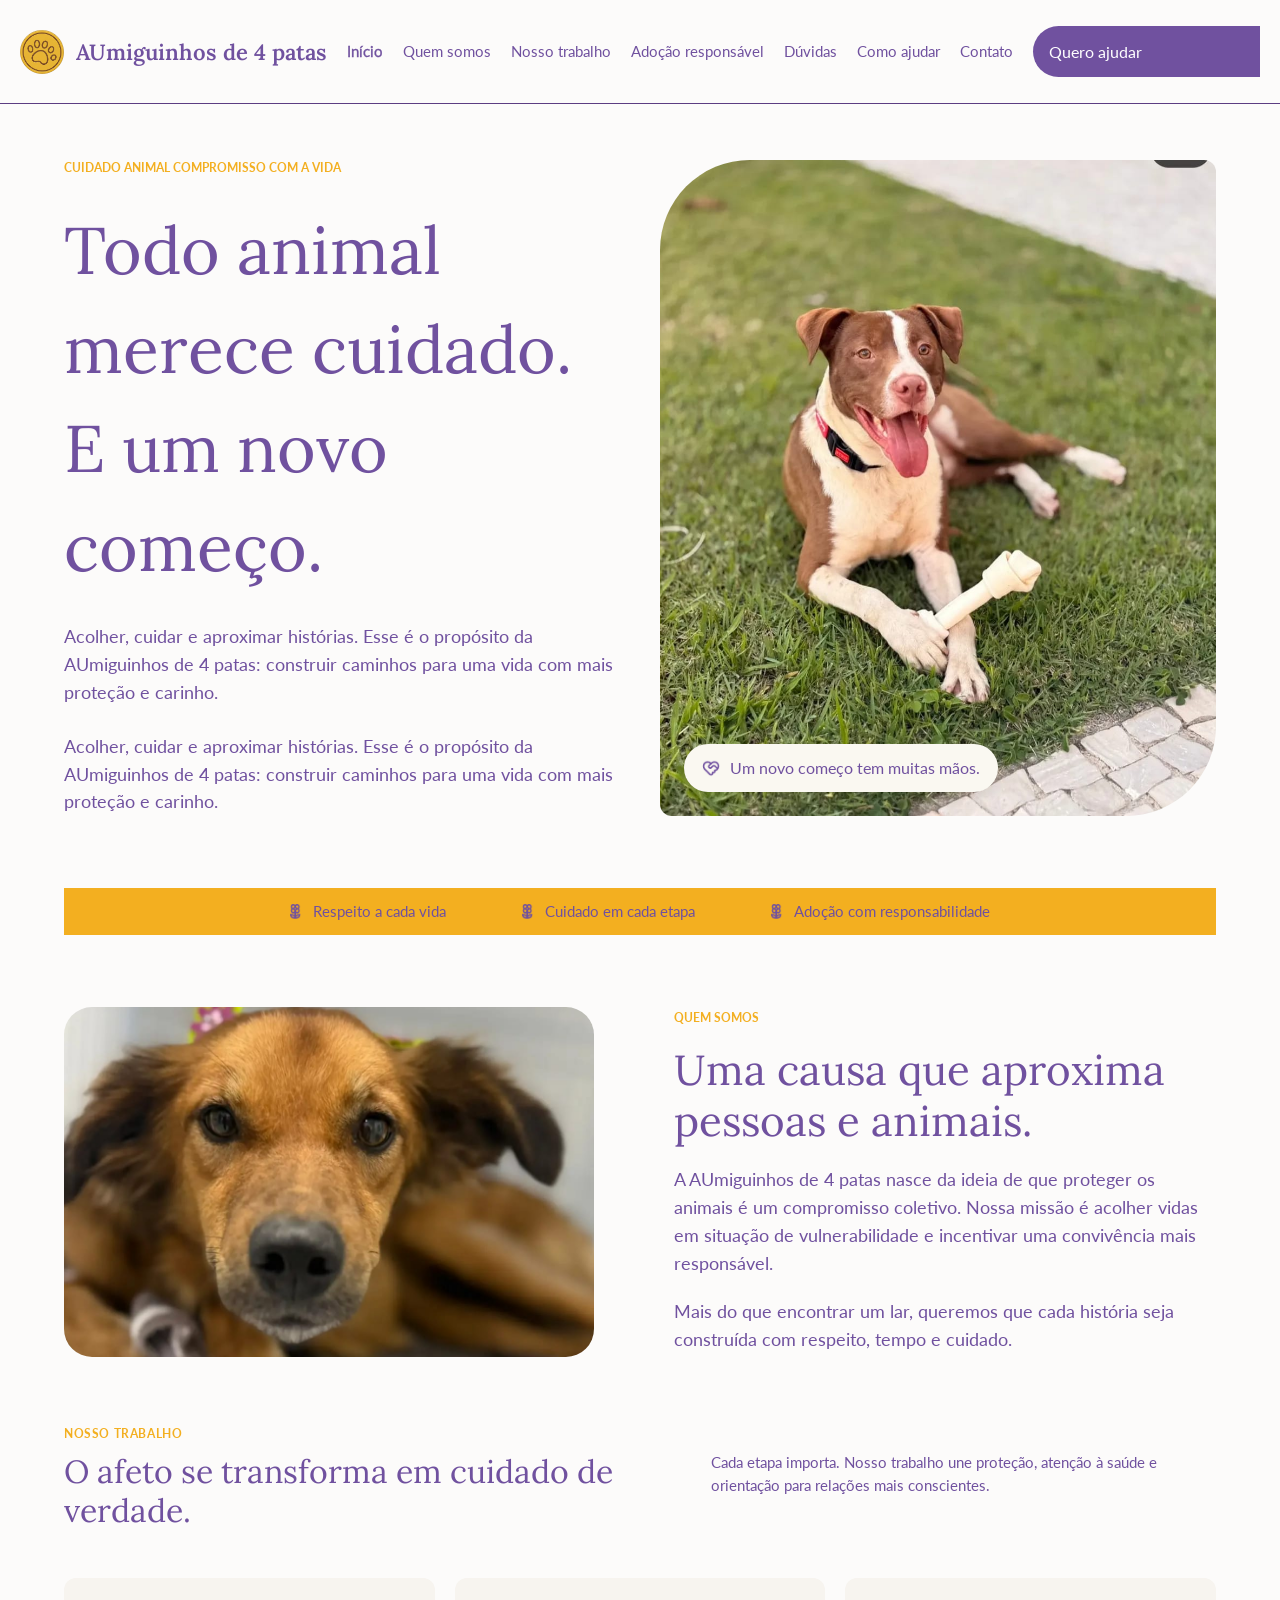
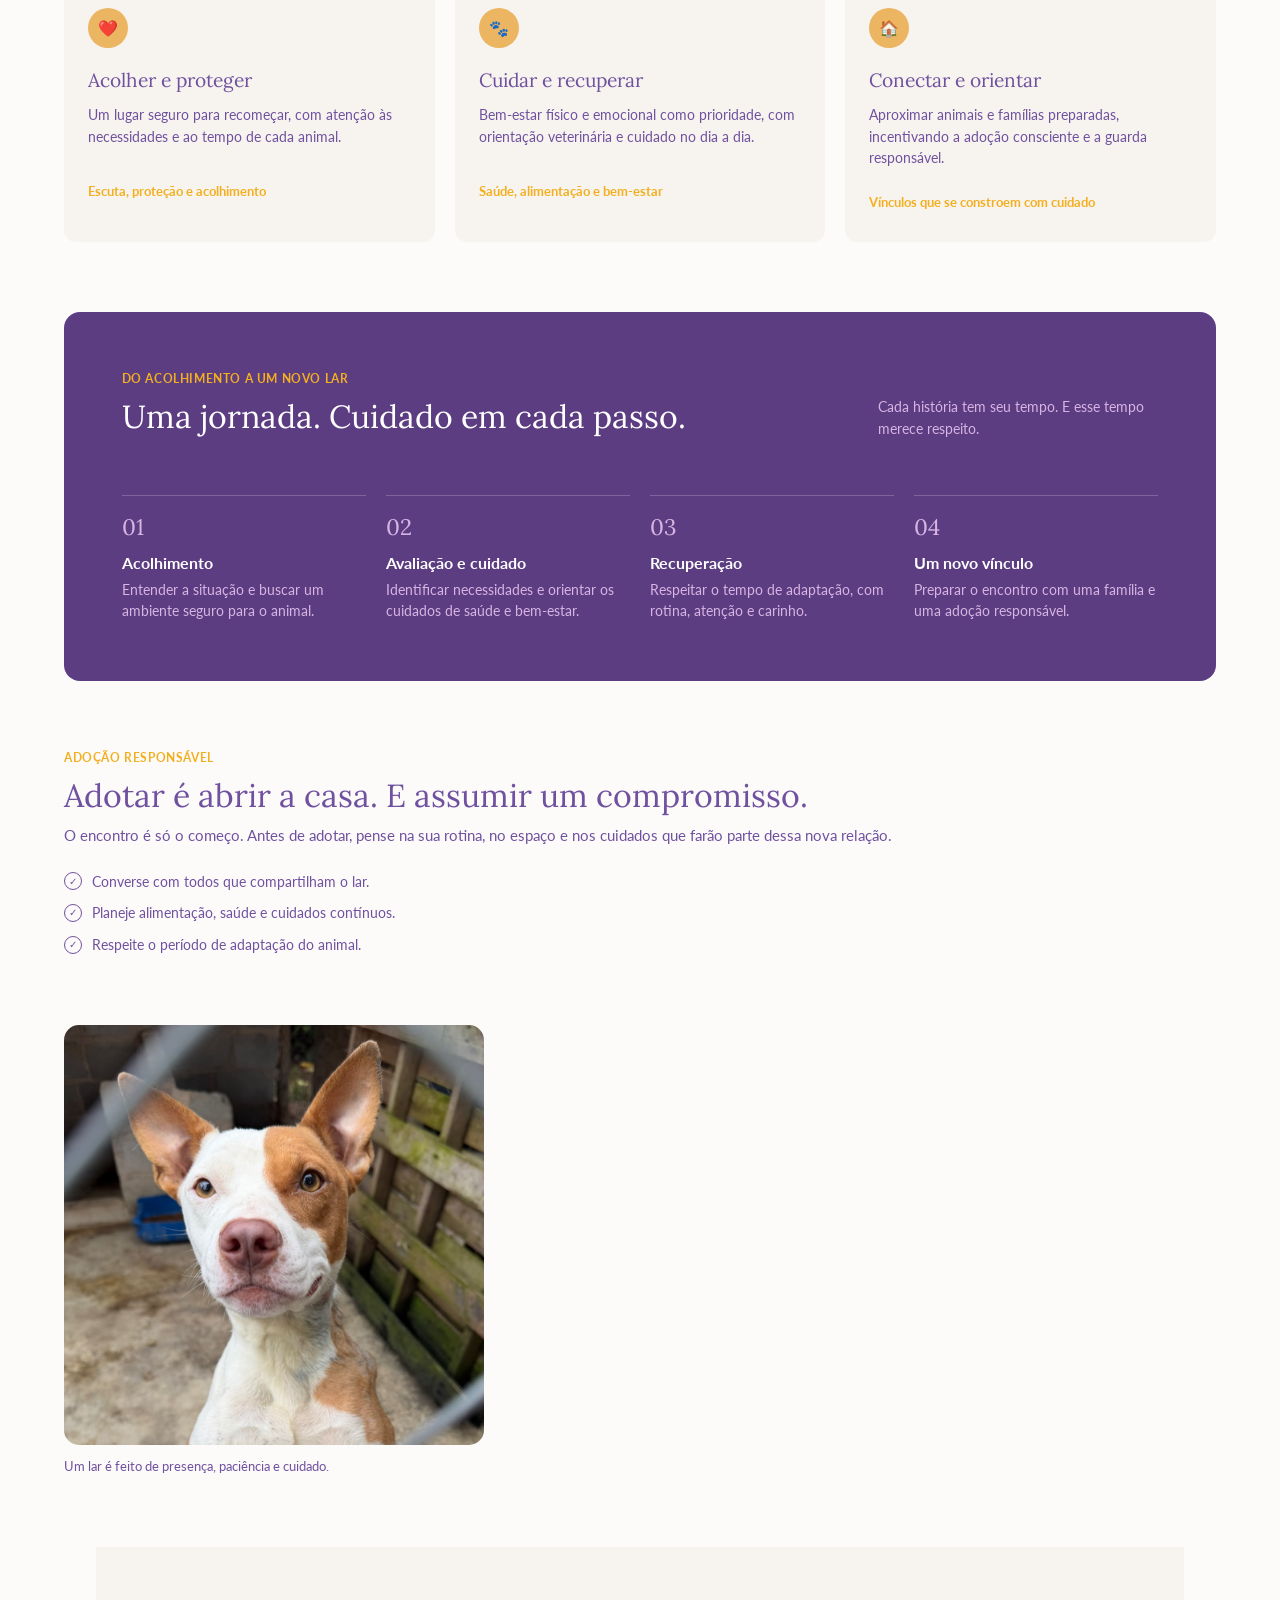
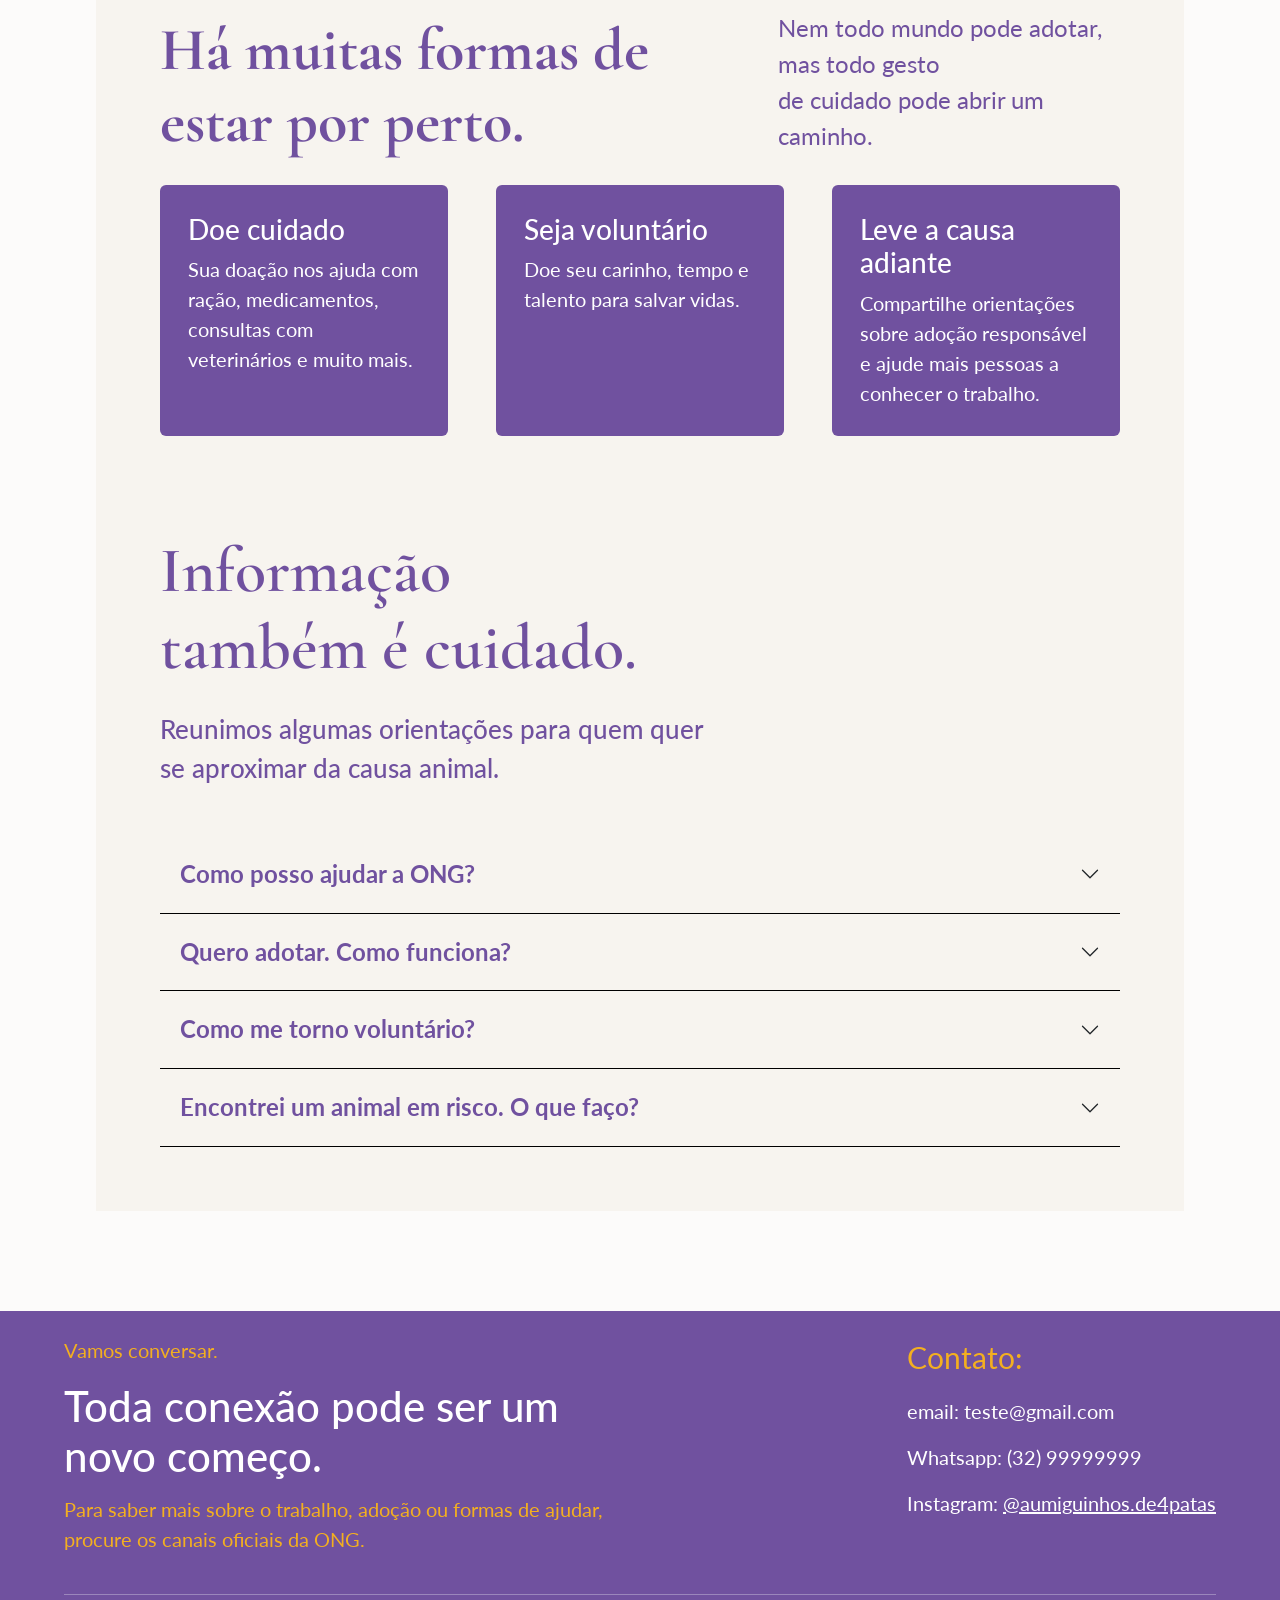
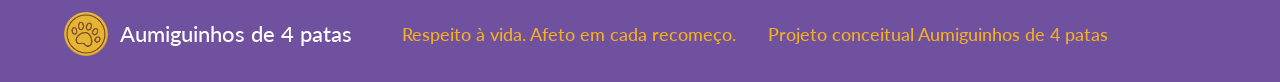
==== commit 23054063: "Atualização das imagens" ====
--- a/index.html
+++ b/index.html
@@ -14,7 +14,7 @@
   <!-- Navbar -->
   <div class="navbar-container">
     <div class="navbar-logo-container">
-      <img class="rodape_logo" src="moeda_sem_fundo_recortada.png" alt="Logo Aumiguinhos de 4 patas">
+      <img class="rodape_logo" src="Aumiguinhos de 4 patas/moeda_sem_fundo_recortada.png" alt="Logo Aumiguinhos de 4 patas">
       <p class="navbar-logo-text">AUmiguinhos de 4 patas</p>
     </div>
     <nav class="navbar">
@@ -50,9 +50,9 @@
         </p>
       </div>
       <div class="inicio-container-image-wrapper">
-        <img src="cachorro.jpg" alt="Cachorro">
+        <img src="Aumiguinhos de 4 patas/cachorro-scooby.jpg" alt="Cachorro">
         <div class="image-badge-wrapper">
-          <img class="image-badge-image" src="heart-handshake.png" alt="">
+          <img class="image-badge-image" src="Aumiguinhos de 4 patas/heart-handshake.png" alt="">
           <p>Um novo começo tem muitas mãos.</p>
         </div>
       </div>
@@ -60,15 +60,15 @@
 
     <div class="steps-container">
       <div class="step-wrapper">
-        <img class="step-image" src="flower.png">
+        <img class="step-image" src="Aumiguinhos de 4 patas/flower.png">
         <p>Respeito a cada vida</p>
       </div>
       <div class="step-wrapper">
-        <img class="step-image" src="flower.png">
+        <img class="step-image" src="Aumiguinhos de 4 patas/flower.png">
         <p>Cuidado em cada etapa</p>
       </div>
       <div class="step-wrapper">
-        <img class="step-image" src="flower.png">
+        <img class="step-image" src="Aumiguinhos de 4 patas/flower.png">
         <p>Adoção com responsabilidade</p>
       </div>
     </div>
@@ -76,7 +76,7 @@
     <div id="quem-somos" class="quem-somos-container">
 
     <div class="quem-somos-image-wrapper">
-        <img src="cachorro.jpg" alt="Cachorro">
+        <img src="Aumiguinhos de 4 patas/cachorra-princesa.jpg" alt="Cachorra">
     </div>
 
     <div class="quem-somos-container-text-wrapper">
@@ -222,7 +222,7 @@
     <!-- Imagem -->
     <div class="bloco-secao container">
       <div class="container-imagem">
-        <img src="cachorro.jpg" alt="Cachorro caramelo apoiado em uma rede de arame">
+        <img src="Aumiguinhos de 4 patas/cachorra-ritinha.jpg" alt="Cachorra caramelo apoiada em uma rede de arame">
       </div>
       <p class="legenda">
         Um lar é feito de presença, paciência e cuidado.
@@ -340,7 +340,7 @@
 <p> Instagram: <a href="https://www.instagram.com/aumiguinhos.de4patas/" rel="noopener noreferrer" target="_blank">@aumiguinhos.de4patas</a></p>
 </div>
 <div class="rodape_base"> <!-- Parte de baixo do rodapé -->
-<img alt="Logo Aumiguinhos de 4 patas" class="navbar-logo-image" src="moeda_sem_fundo_recortada.png"/>
+<img alt="Logo Aumiguinhos de 4 patas" class="navbar-logo-image" src="Aumiguinhos de 4 patas/moeda_sem_fundo_recortada.png"/>
 <h2 class="rodape_nome_ong">Aumiguinhos de 4 patas</h2>
 <p class="rodape_frase">Respeito à vida. Afeto em cada recomeço.</p>
 <p class="rodape_frase">Projeto conceitual  Aumiguinhos de 4 patas</p>
--- a/style.css
+++ b/style.css
@@ -416,4 +416,4 @@
 }
 @media (prefers-reduced-motion: reduce) {
   html { scroll-behavior: auto; }
-}
+}
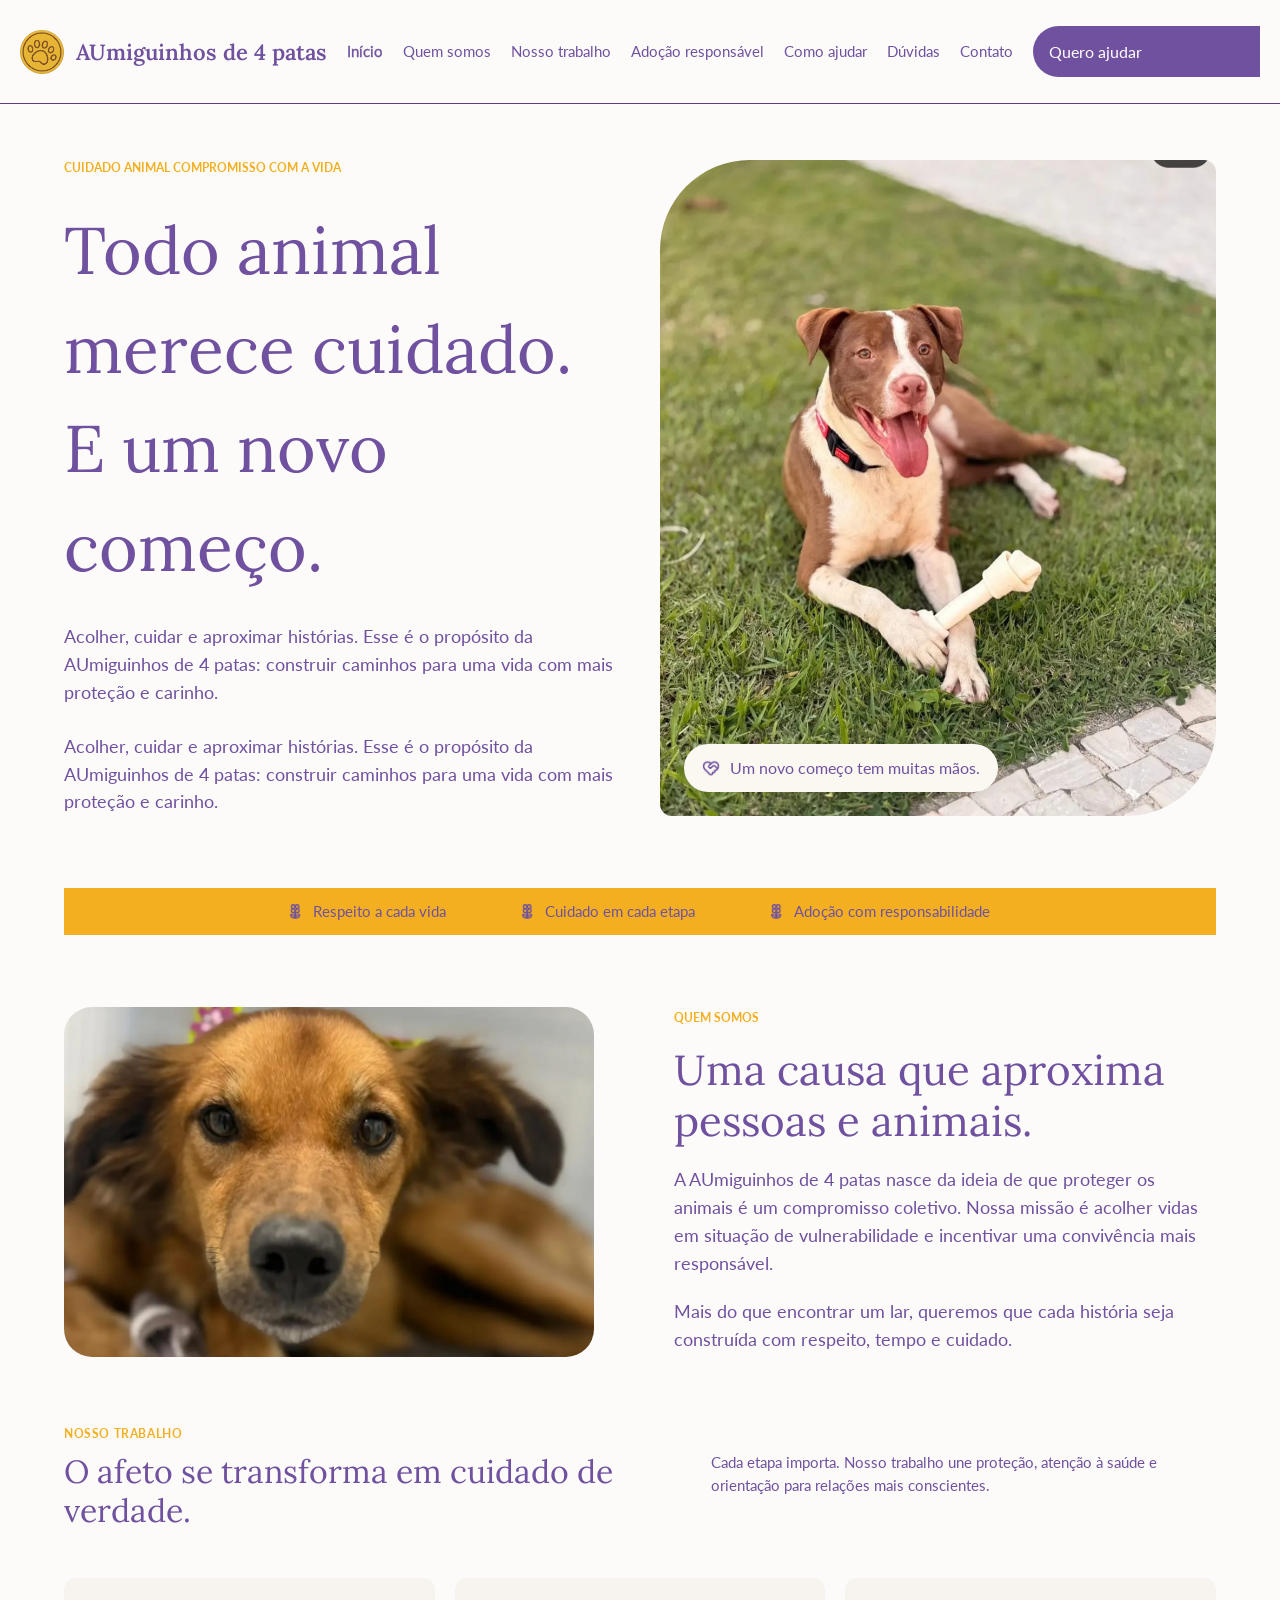
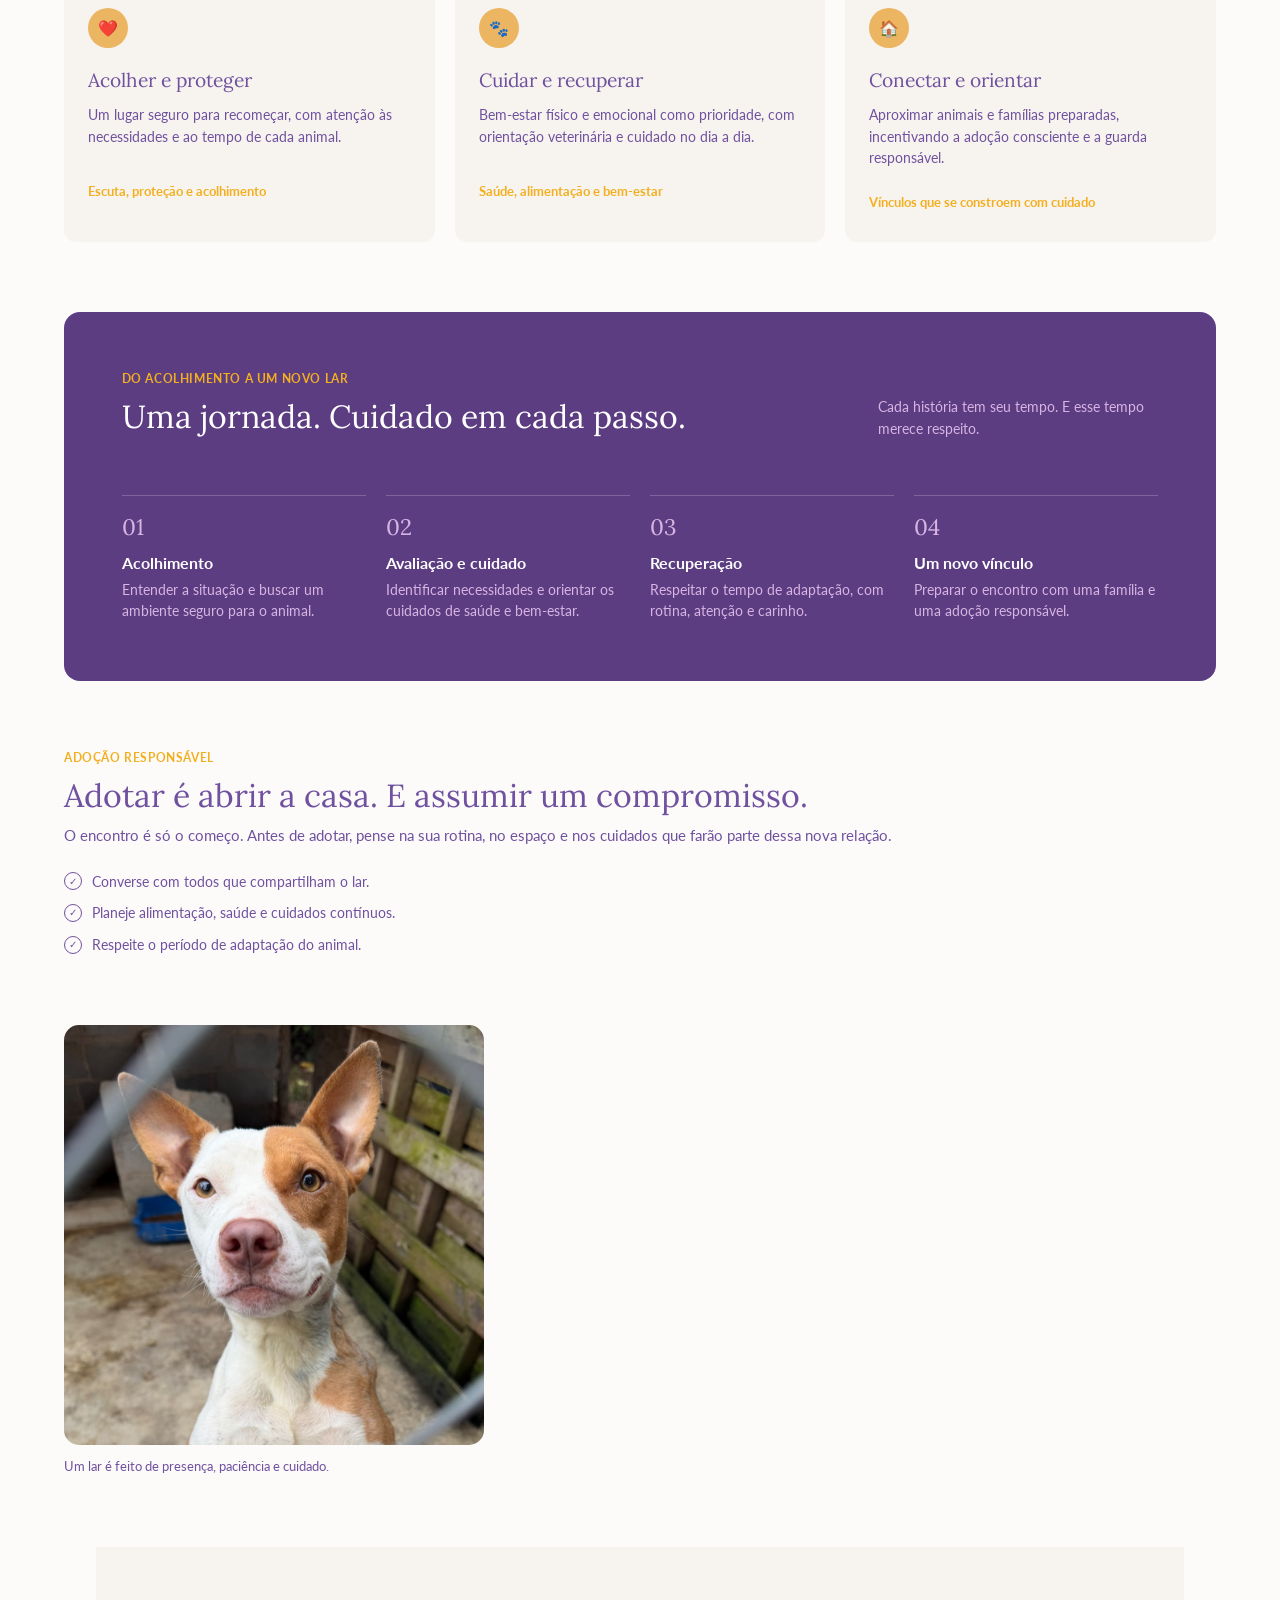
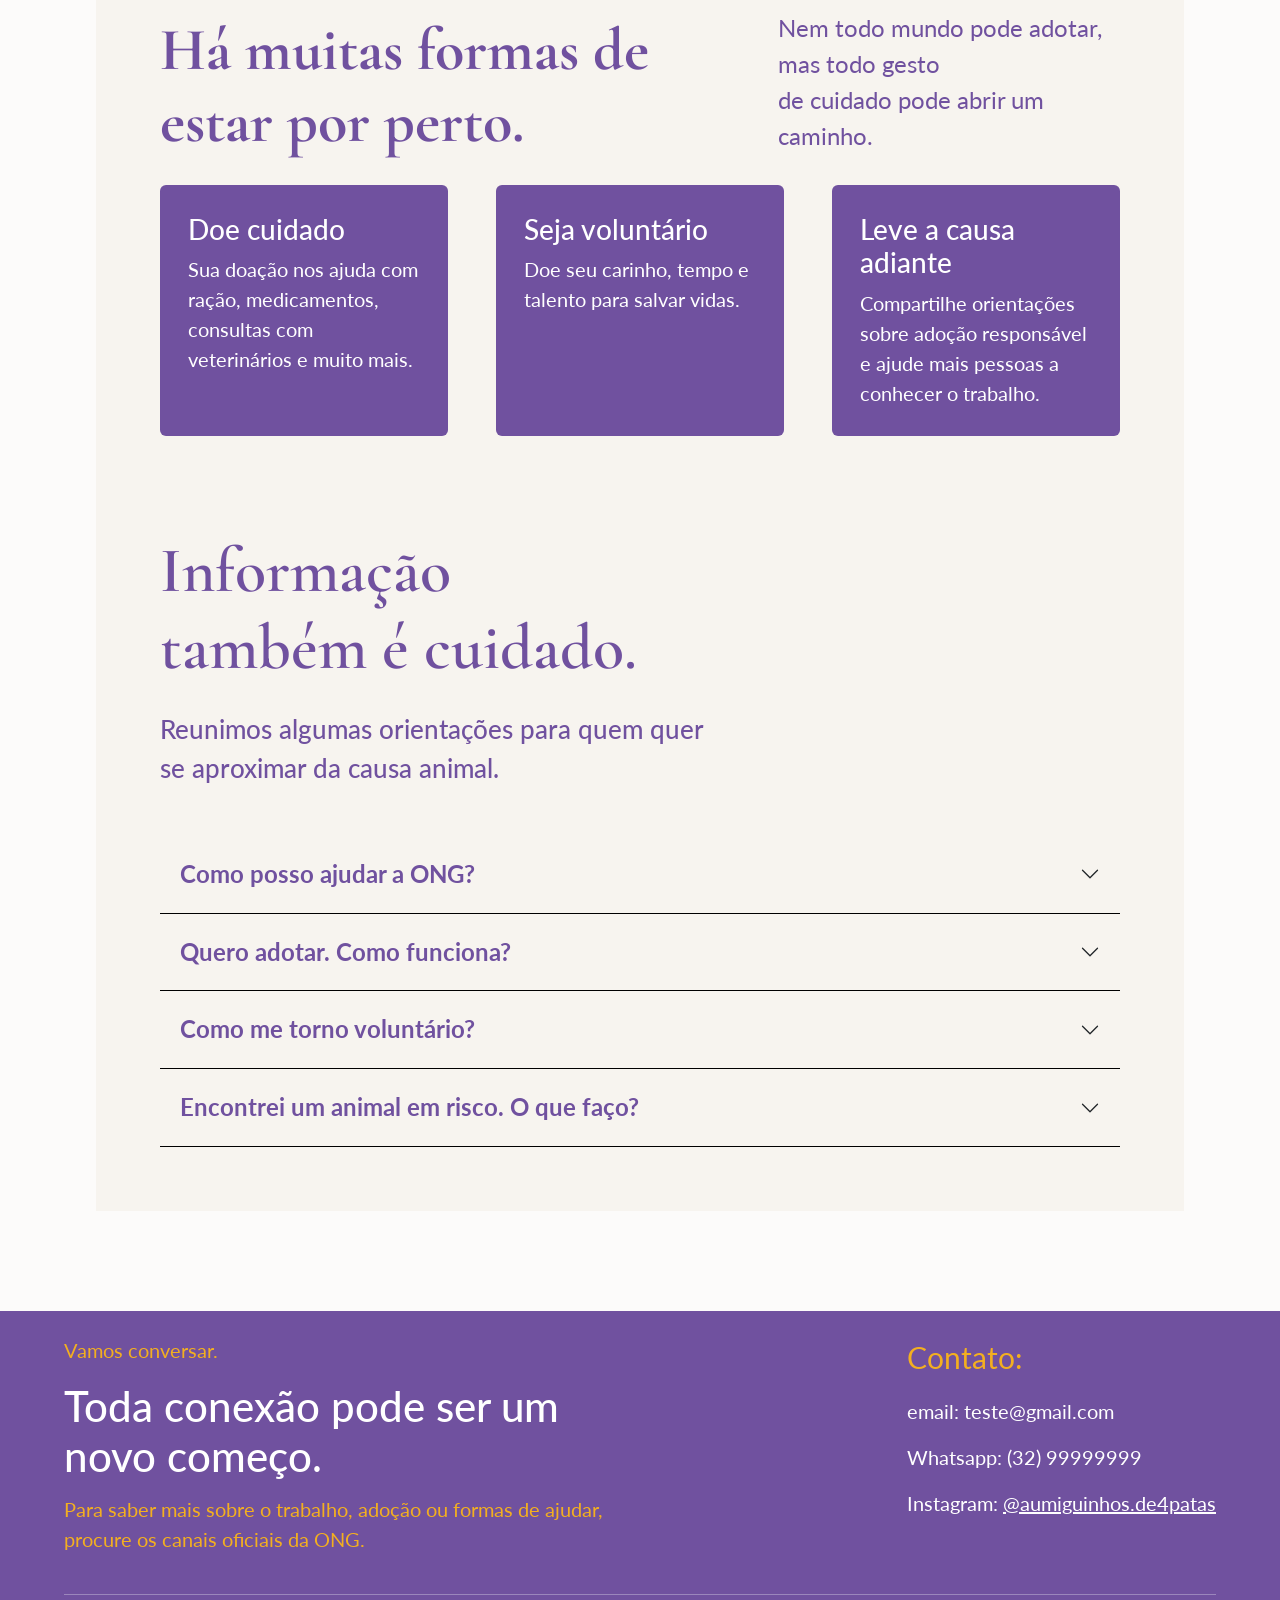
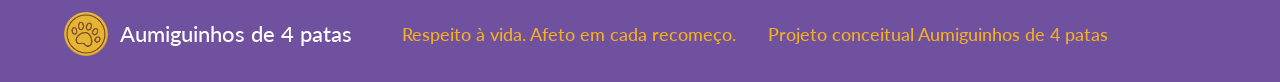
==== commit f2f2d4b4: "Troca do Duvidas com o Como ajudar" ====
--- a/index.html
+++ b/index.html
@@ -23,8 +23,8 @@
         <a class="link" href="#quem-somos">Quem somos</a>
         <a class="link" href="#nosso-trabalho">Nosso trabalho</a>
         <a class="link" href="#adocao-responsavel">Adoção responsável</a>
+        <a class="link" href="#como-ajudar">Como ajudar</a>
         <a class="link" href="#duvidas">Dúvidas</a>
-        <a class="link" href="#como-ajudar">Como ajudar</a>
         <a class="link" href="#contato">Contato</a>
         <a class="help-button" href="#como-ajudar">
           Quero ajudar
